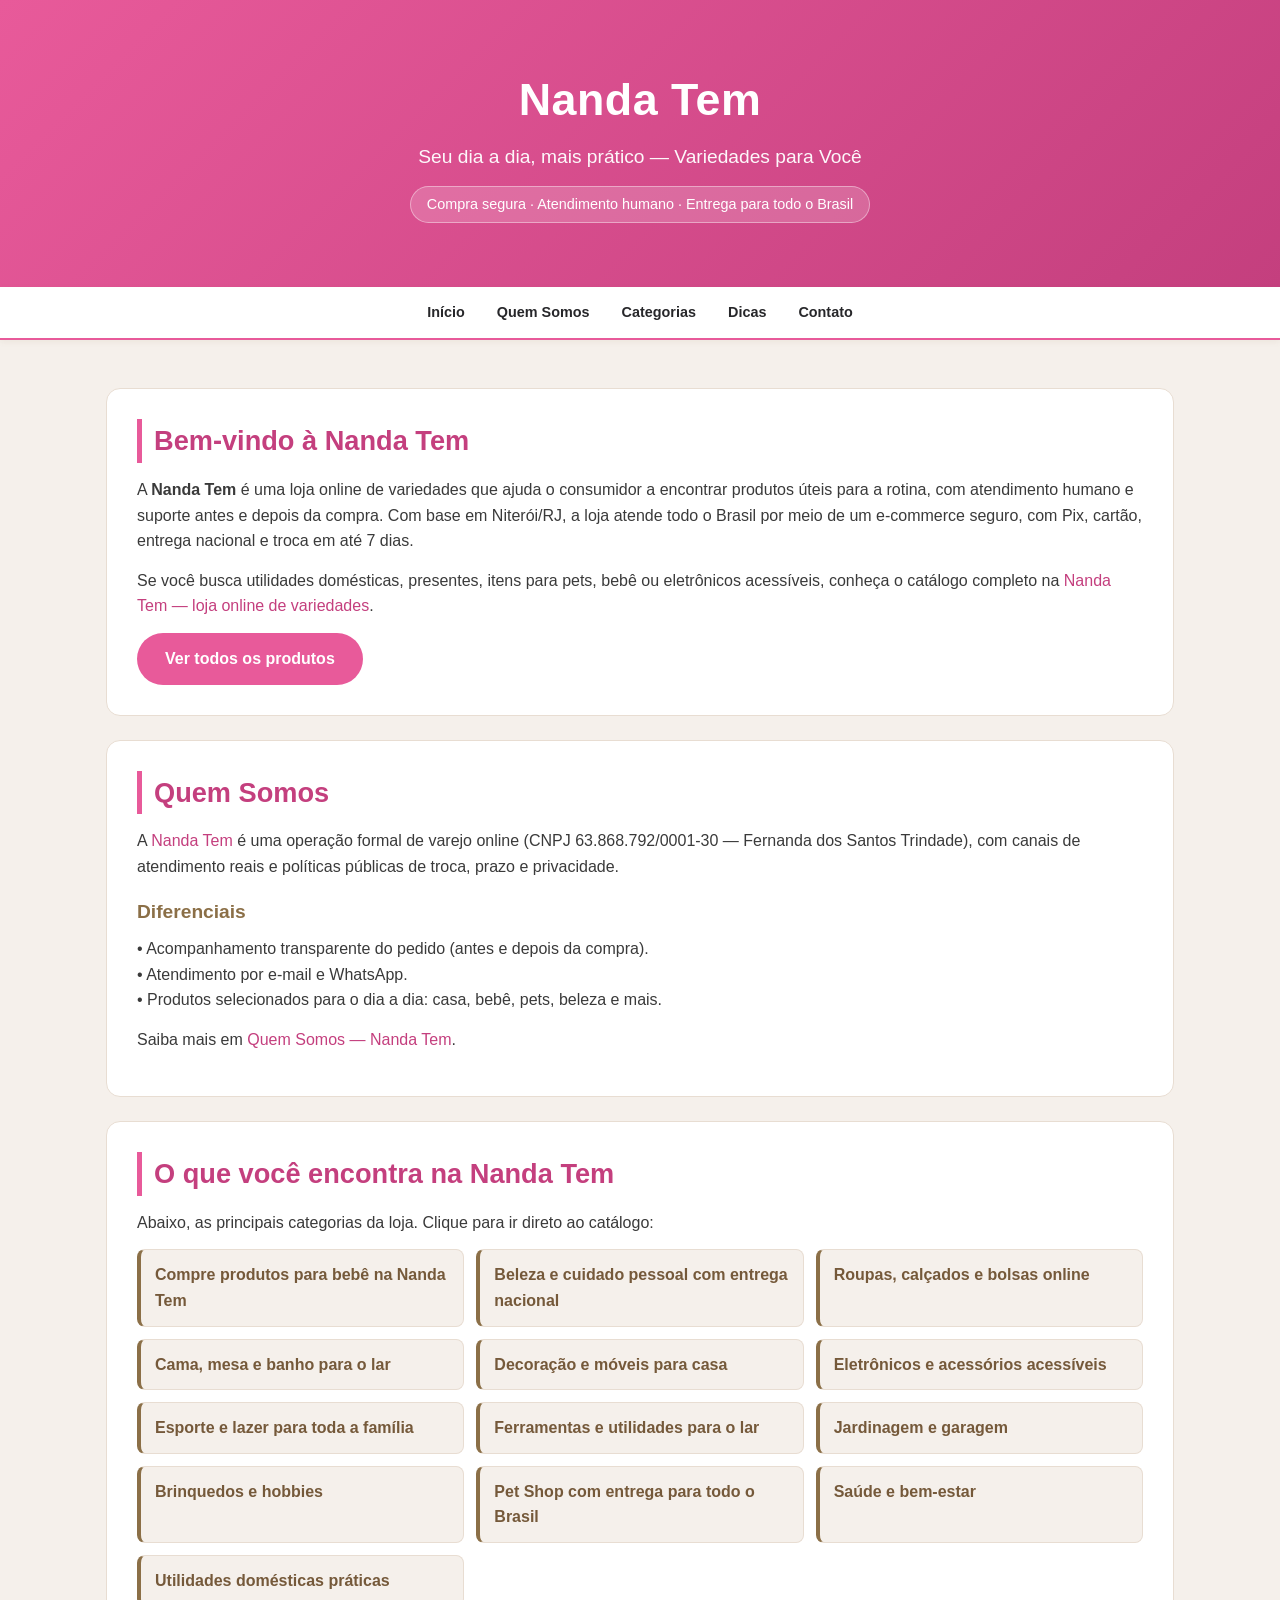
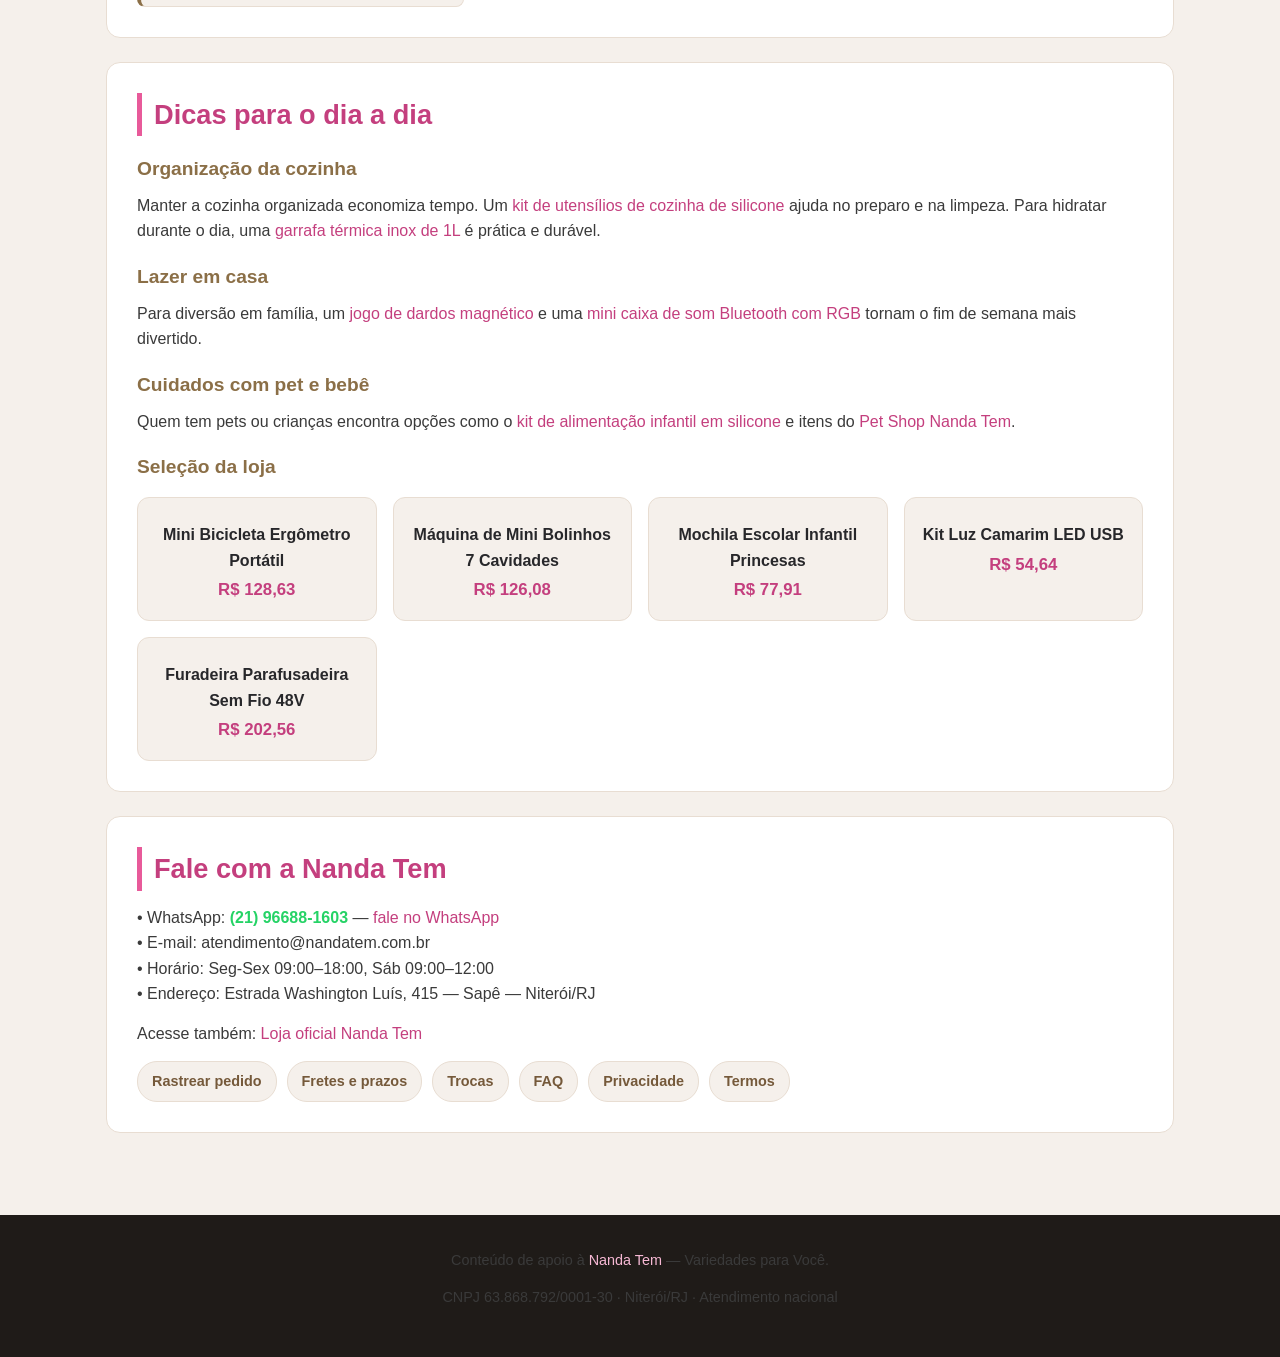
==== index.html @ 0d717332 "Site de apoio Nanda Tem com backlinks" ====
<!DOCTYPE html>
<html lang="pt-BR">
<head>
  <meta charset="UTF-8" />
  <meta name="viewport" content="width=device-width, initial-scale=1.0" />
  <title>Nanda Tem — Variedades para Você | Guia de Compras Online</title>
  <meta name="description" content="Conheça a Nanda Tem, loja online de variedades com entrega para todo o Brasil. Casa, bebê, pets, beleza, eletrônicos e muito mais com atendimento humano." />
  <style>
    :root{
      --rosa:#e85a9a;          /* rosa da marca */
      --rosa-esc:#c43f7e;      /* rosa mais escuro p/ hover/texto */
      --taupe:#8b6f47;         /* bronze/taupe acento */
      --taupe-claro:#f5f0eb;   /* fundo creme */
      --borda:#e8ddd2;         /* borda suave */
      --texto:#27272a;
      --texto-suave:#75593a;   /* texto em tom bronze */
      --branco:#fff;
      --verde:#25d366;         /* whatsapp */
    }
    *{box-sizing:border-box;margin:0;padding:0}
    body{font-family:'Segoe UI',Helvetica,Arial,sans-serif;color:var(--texto);background:var(--taupe-claro);line-height:1.6}
    a{color:var(--rosa-esc);text-decoration:none}
    a:hover{text-decoration:underline}

    /* HERO */
    header.hero{
      background:linear-gradient(135deg,var(--rosa) 0%,var(--rosa-esc) 100%);
      color:#fff;text-align:center;padding:64px 20px;
    }
    header.hero h1{font-size:2.8rem;letter-spacing:.5px;margin-bottom:6px}
    header.hero .sub{font-size:1.2rem;opacity:.96;font-weight:500}
    header.hero .selo{
      display:inline-block;margin-top:14px;background:rgba(255,255,255,.18);
      border:1px solid rgba(255,255,255,.4);padding:6px 16px;border-radius:30px;font-size:.9rem;
    }

    /* NAV (estilo menu de categorias do site) */
    nav{background:var(--branco);border-bottom:2px solid var(--rosa);position:sticky;top:0;z-index:10;box-shadow:0 2px 6px rgba(139,111,71,.08)}
    nav ul{display:flex;flex-wrap:wrap;justify-content:center;list-style:none;max-width:1100px;margin:0 auto}
    nav a{display:block;padding:14px 16px;color:var(--texto);font-weight:600;font-size:.9rem}
    nav a:hover{color:var(--rosa-esc);background:var(--taupe-claro);text-decoration:none}

    main{max-width:1100px;margin:0 auto;padding:24px 16px}
    section{background:var(--branco);border:1px solid var(--borda);border-radius:14px;padding:30px;margin:24px 0}
    h2{color:var(--rosa-esc);font-size:1.7rem;margin-bottom:14px;border-left:5px solid var(--rosa);padding-left:12px}
    h3{color:var(--taupe);margin:18px 0 8px;font-size:1.2rem}
    p{margin-bottom:14px;color:#3a3a3a}

    .btn{display:inline-block;background:var(--rosa);color:#fff;padding:13px 28px;border-radius:30px;font-weight:700}
    .btn:hover{background:var(--rosa-esc);text-decoration:none}

    /* GRID DE CATEGORIAS */
    ul.links{list-style:none;display:grid;grid-template-columns:repeat(auto-fill,minmax(260px,1fr));gap:12px;margin-top:8px}
    ul.links li{background:var(--taupe-claro);border:1px solid var(--borda);border-left:4px solid var(--taupe);border-radius:8px;padding:12px 14px;transition:.2s}
    ul.links li:hover{border-left-color:var(--rosa);background:#fff}
    ul.links a{font-weight:600;color:var(--texto-suave)}
    ul.links a:hover{color:var(--rosa-esc)}

    /* CARDS DE PRODUTO (estilo "Seleção da loja") */
    .grid-prod{display:grid;grid-template-columns:repeat(auto-fill,minmax(200px,1fr));gap:16px;margin-top:14px}
    .card{background:var(--taupe-claro);border:1px solid var(--borda);border-radius:12px;padding:16px;text-align:center}
    .card .nome{font-weight:700;color:var(--texto);display:block;margin:8px 0 4px}
    .card .preco{color:var(--rosa-esc);font-weight:800;font-size:1.05rem}
    .card a.nome:hover{color:var(--rosa-esc);text-decoration:none}

    /* BLOCOS DE APOIO */
    .apoio{display:flex;flex-wrap:wrap;gap:10px;margin-top:10px}
    .apoio a{background:var(--taupe-claro);border:1px solid var(--borda);padding:8px 14px;border-radius:20px;font-size:.9rem;font-weight:600;color:var(--texto-suave)}
    .apoio a:hover{color:var(--rosa-esc);border-color:var(--rosa)}

    footer{background:#1f1b18;color:#cfc4ba;text-align:center;padding:34px 20px;margin-top:34px;font-size:.9rem}
    footer a{color:#f6b8d4}
    .aviso{font-size:.85rem;color:var(--texto-suave);margin-top:14px}
    .whats{color:var(--verde);font-weight:700}
  </style>
</head>
<body>

<header class="hero">
  <h1>Nanda Tem</h1>
  <div class="sub">Seu dia a dia, mais prático — Variedades para Você</div>
  <div class="selo">Compra segura · Atendimento humano · Entrega para todo o Brasil</div>
</header>

<nav>
  <ul>
    <li><a href="#inicio">Início</a></li>
    <li><a href="#sobre">Quem Somos</a></li>
    <li><a href="#categorias">Categorias</a></li>
    <li><a href="#dicas">Dicas</a></li>
    <li><a href="#contato">Contato</a></li>
  </ul>
</nav>

<main>

  <section id="inicio">
    <h2>Bem-vindo à Nanda Tem</h2>
    <p>A <strong>Nanda Tem</strong> é uma loja online de variedades que ajuda o consumidor a encontrar produtos úteis para a rotina, com atendimento humano e suporte antes e depois da compra. Com base em Niterói/RJ, a loja atende todo o Brasil por meio de um e-commerce seguro, com Pix, cartão, entrega nacional e troca em até 7 dias.</p>
    <p>Se você busca utilidades domésticas, presentes, itens para pets, bebê ou eletrônicos acessíveis, conheça o catálogo completo na <a href="https://nandatem.com.br" target="_blank" rel="noopener">Nanda Tem — loja online de variedades</a>.</p>
    <a class="btn" href="https://nandatem.com.br/produtos" target="_blank" rel="noopener">Ver todos os produtos</a>
  </section>

  <section id="sobre">
    <h2>Quem Somos</h2>
    <p>A <a href="https://nandatem.com.br/sobre" target="_blank" rel="noopener">Nanda Tem</a> é uma operação formal de varejo online (CNPJ 63.868.792/0001-30 — Fernanda dos Santos Trindade), com canais de atendimento reais e políticas públicas de troca, prazo e privacidade.</p>
    <h3>Diferenciais</h3>
    <p>• Acompanhamento transparente do pedido (antes e depois da compra).<br/>
       • Atendimento por e-mail e WhatsApp.<br/>
       • Produtos selecionados para o dia a dia: casa, bebê, pets, beleza e mais.</p>
    <p>Saiba mais em <a href="https://nandatem.com.br/sobre" target="_blank" rel="noopener">Quem Somos — Nanda Tem</a>.</p>
  </section>

  <section id="categorias">
    <h2>O que você encontra na Nanda Tem</h2>
    <p>Abaixo, as principais categorias da loja. Clique para ir direto ao catálogo:</p>
    <ul class="links">
      <li><a href="https://nandatem.com.br/categorias/bebe" target="_blank" rel="noopener">Compre produtos para bebê na Nanda Tem</a></li>
      <li><a href="https://nandatem.com.br/categorias/beleza-e-cuidado-pessoais" target="_blank" rel="noopener">Beleza e cuidado pessoal com entrega nacional</a></li>
      <li><a href="https://nandatem.com.br/categorias/calcados-roupas-e-bolsas" target="_blank" rel="noopener">Roupas, calçados e bolsas online</a></li>
      <li><a href="https://nandatem.com.br/categorias/cama-mesa-e-banho" target="_blank" rel="noopener">Cama, mesa e banho para o lar</a></li>
      <li><a href="https://nandatem.com.br/categorias/casa-moveis-e-decoracao" target="_blank" rel="noopener">Decoração e móveis para casa</a></li>
      <li><a href="https://nandatem.com.br/categorias/eletronicos" target="_blank" rel="noopener">Eletrônicos e acessórios acessíveis</a></li>
      <li><a href="https://nandatem.com.br/categorias/esporte-e-lazer" target="_blank" rel="noopener">Esporte e lazer para toda a família</a></li>
      <li><a href="https://nandatem.com.br/categorias/ferramentas" target="_blank" rel="noopener">Ferramentas e utilidades para o lar</a></li>
      <li><a href="https://nandatem.com.br/categorias/garagem-e-jardinagem" target="_blank" rel="noopener">Jardinagem e garagem</a></li>
      <li><a href="https://nandatem.com.br/categorias/jogos-brinquedos-e-hobbies" target="_blank" rel="noopener">Brinquedos e hobbies</a></li>
      <li><a href="https://nandatem.com.br/categorias/petshop" target="_blank" rel="noopener">Pet Shop com entrega para todo o Brasil</a></li>
      <li><a href="https://nandatem.com.br/categorias/saude-e-bem-estar" target="_blank" rel="noopener">Saúde e bem-estar</a></li>
      <li><a href="https://nandatem.com.br/categorias/utilidades-domesticas" target="_blank" rel="noopener">Utilidades domésticas práticas</a></li>
    </ul>
  </section>

  <section id="dicas">
    <h2>Dicas para o dia a dia</h2>

    <h3>Organização da cozinha</h3>
    <p>Manter a cozinha organizada economiza tempo. Um <a href="https://nandatem.com.br/produto/kit-utensilios-de-cozinha-silicone-7-pecas-rosa" target="_blank" rel="noopener">kit de utensílios de cozinha de silicone</a> ajuda no preparo e na limpeza. Para hidratar durante o dia, uma <a href="https://nandatem.com.br/produto/garrafa-termica-inoxidavel-1-l-branca" target="_blank" rel="noopener">garrafa térmica inox de 1L</a> é prática e durável.</p>

    <h3>Lazer em casa</h3>
    <p>Para diversão em família, um <a href="https://nandatem.com.br/produto/jogo-de-dardos-magnetico-46x35-cm-com-6-dardos" target="_blank" rel="noopener">jogo de dardos magnético</a> e uma <a href="https://nandatem.com.br/produto/mini-caixa-de-som-bluetooth-com-microfone-rgb-5-w" target="_blank" rel="noopener">mini caixa de som Bluetooth com RGB</a> tornam o fim de semana mais divertido.</p>

    <h3>Cuidados com pet e bebê</h3>
    <p>Quem tem pets ou crianças encontra opções como o <a href="https://nandatem.com.br/produto/kit-alimentacao-infantil-silicone-com-ventosa-e-babador-azul" target="_blank" rel="noopener">kit de alimentação infantil em silicone</a> e itens do <a href="https://nandatem.com.br/categorias/petshop" target="_blank" rel="noopener">Pet Shop Nanda Tem</a>.</p>

    <h3>Seleção da loja</h3>
    <div class="grid-prod">
      <div class="card"><a class="nome" href="https://nandatem.com.br/produto/mini-bicicleta-ciclo-ergometro-portatil-fisioterapia" target="_blank" rel="noopener">Mini Bicicleta Ergômetro Portátil</a><span class="preco">R$ 128,63</span></div>
      <div class="card"><a class="nome" href="https://nandatem.com.br/produto/maquina-eletrica-de-mini-bolinhos-bichinhos-7-cavidades-110-v" target="_blank" rel="noopener">Máquina de Mini Bolinhos 7 Cavidades</a><span class="preco">R$ 126,08</span></div>
      <div class="card"><a class="nome" href="https://nandatem.com.br/produto/kit-mochila-escolar-infantil-princesas-com-acessorios-pink" target="_blank" rel="noopener">Mochila Escolar Infantil Princesas</a><span class="preco">R$ 77,91</span></div>
      <div class="card"><a class="nome" href="https://nandatem.com.br/produto/kit-luz-camarim-com-10-lampadas-led-usb-3-cores" target="_blank" rel="noopener">Kit Luz Camarim LED USB</a><span class="preco">R$ 54,64</span></div>
      <div class="card"><a class="nome" href="https://nandatem.com.br/produto/furadeira-parafusadeira-sem-fio-48v" target="_blank" rel="noopener">Furadeira Parafusadeira Sem Fio 48V</a><span class="preco">R$ 202,56</span></div>
    </div>
  </section>

  <section id="contato">
    <h2>Fale com a Nanda Tem</h2>
    <p>• WhatsApp: <span class="whats">(21) 96688-1603</span> — <a href="https://wa.me/5521966881603" target="_blank" rel="noopener">fale no WhatsApp</a><br/>
       • E-mail: atendimento@nandatem.com.br<br/>
       • Horário: Seg-Sex 09:00–18:00, Sáb 09:00–12:00<br/>
       • Endereço: Estrada Washington Luís, 415 — Sapê — Niterói/RJ</p>
    <p>Acesse também: <a href="https://nandatem.com.br" target="_blank" rel="noopener">Loja oficial Nanda Tem</a></p>
    <div class="apoio">
      <a href="https://nandatem.com.br/rastrear" target="_blank" rel="noopener">Rastrear pedido</a>
      <a href="https://nandatem.com.br/prazos" target="_blank" rel="noopener">Fretes e prazos</a>
      <a href="https://nandatem.com.br/trocas" target="_blank" rel="noopener">Trocas</a>
      <a href="https://nandatem.com.br/faq" target="_blank" rel="noopener">FAQ</a>
      <a href="https://nandatem.com.br/privacidade" target="_blank" rel="noopener">Privacidade</a>
      <a href="https://nandatem.com.br/termos" target="_blank" rel="noopener">Termos</a>
    </div>
  </section>

</main>

<footer>
  <p>Conteúdo de apoio à <a href="https://nandatem.com.br" target="_blank" rel="noopener">Nanda Tem</a> — Variedades para Você.</p>
  <p>CNPJ 63.868.792/0001-30 · Niterói/RJ · Atendimento nacional</p>
</footer>

</body>
</html>
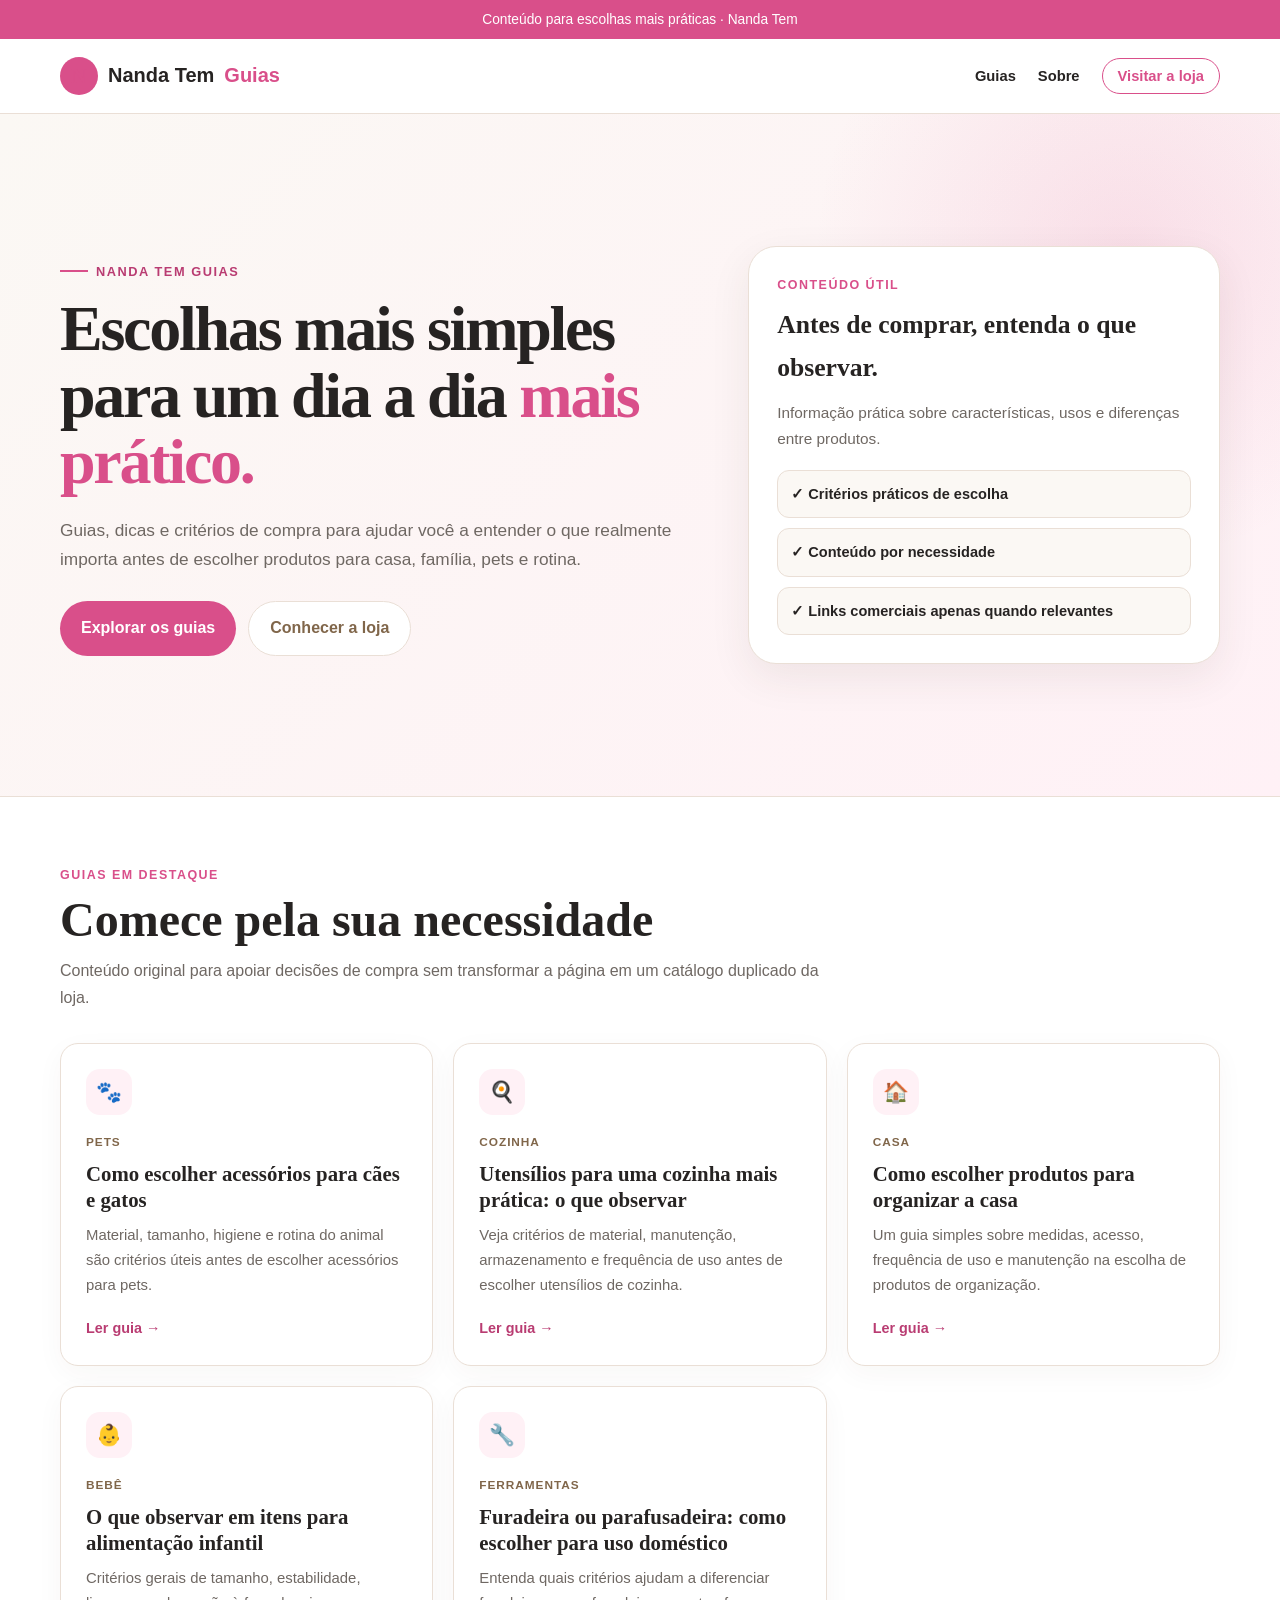
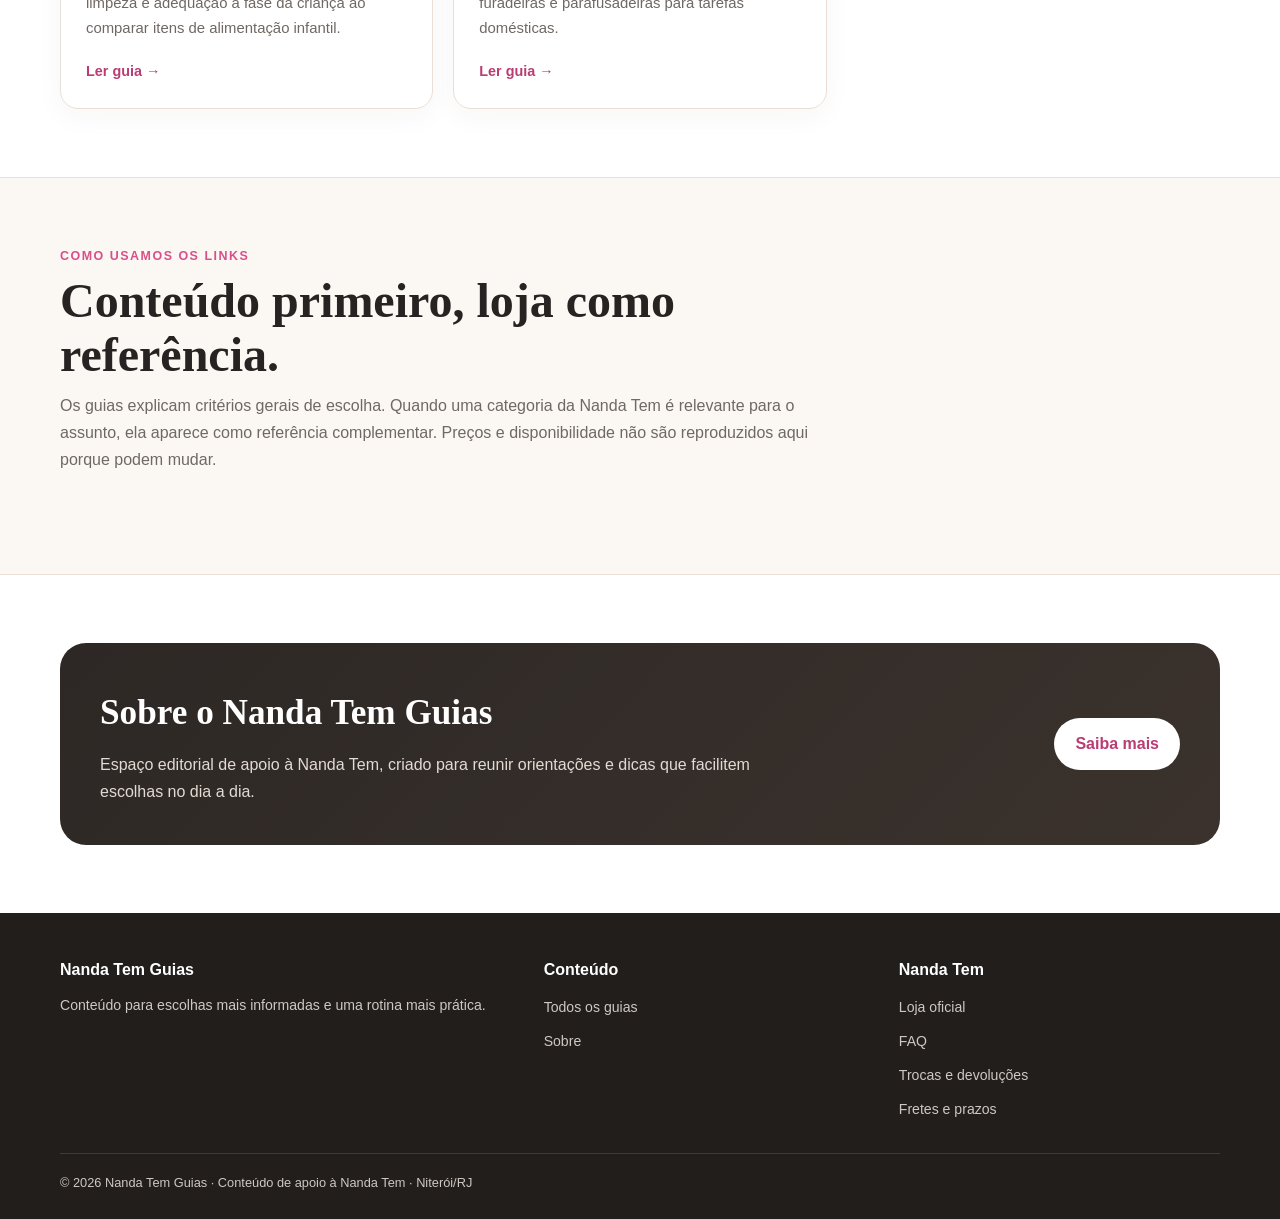
==== commit f45de656: "Transforma site em portal editorial Nanda Tem Guias" ====
--- a/index.html
+++ b/index.html
@@ -1,181 +1,38 @@
-<!DOCTYPE html>
-<html lang="pt-BR">
-<head>
-  <meta charset="UTF-8" />
-  <meta name="viewport" content="width=device-width, initial-scale=1.0" />
-  <title>Nanda Tem — Variedades para Você | Guia de Compras Online</title>
-  <meta name="description" content="Conheça a Nanda Tem, loja online de variedades com entrega para todo o Brasil. Casa, bebê, pets, beleza, eletrônicos e muito mais com atendimento humano." />
-  <style>
-    :root{
-      --rosa:#e85a9a;          /* rosa da marca */
-      --rosa-esc:#c43f7e;      /* rosa mais escuro p/ hover/texto */
-      --taupe:#8b6f47;         /* bronze/taupe acento */
-      --taupe-claro:#f5f0eb;   /* fundo creme */
-      --borda:#e8ddd2;         /* borda suave */
-      --texto:#27272a;
-      --texto-suave:#75593a;   /* texto em tom bronze */
-      --branco:#fff;
-      --verde:#25d366;         /* whatsapp */
-    }
-    *{box-sizing:border-box;margin:0;padding:0}
-    body{font-family:'Segoe UI',Helvetica,Arial,sans-serif;color:var(--texto);background:var(--taupe-claro);line-height:1.6}
-    a{color:var(--rosa-esc);text-decoration:none}
-    a:hover{text-decoration:underline}
-
-    /* HERO */
-    header.hero{
-      background:linear-gradient(135deg,var(--rosa) 0%,var(--rosa-esc) 100%);
-      color:#fff;text-align:center;padding:64px 20px;
-    }
-    header.hero h1{font-size:2.8rem;letter-spacing:.5px;margin-bottom:6px}
-    header.hero .sub{font-size:1.2rem;opacity:.96;font-weight:500}
-    header.hero .selo{
-      display:inline-block;margin-top:14px;background:rgba(255,255,255,.18);
-      border:1px solid rgba(255,255,255,.4);padding:6px 16px;border-radius:30px;font-size:.9rem;
-    }
-
-    /* NAV (estilo menu de categorias do site) */
-    nav{background:var(--branco);border-bottom:2px solid var(--rosa);position:sticky;top:0;z-index:10;box-shadow:0 2px 6px rgba(139,111,71,.08)}
-    nav ul{display:flex;flex-wrap:wrap;justify-content:center;list-style:none;max-width:1100px;margin:0 auto}
-    nav a{display:block;padding:14px 16px;color:var(--texto);font-weight:600;font-size:.9rem}
-    nav a:hover{color:var(--rosa-esc);background:var(--taupe-claro);text-decoration:none}
-
-    main{max-width:1100px;margin:0 auto;padding:24px 16px}
-    section{background:var(--branco);border:1px solid var(--borda);border-radius:14px;padding:30px;margin:24px 0}
-    h2{color:var(--rosa-esc);font-size:1.7rem;margin-bottom:14px;border-left:5px solid var(--rosa);padding-left:12px}
-    h3{color:var(--taupe);margin:18px 0 8px;font-size:1.2rem}
-    p{margin-bottom:14px;color:#3a3a3a}
-
-    .btn{display:inline-block;background:var(--rosa);color:#fff;padding:13px 28px;border-radius:30px;font-weight:700}
-    .btn:hover{background:var(--rosa-esc);text-decoration:none}
-
-    /* GRID DE CATEGORIAS */
-    ul.links{list-style:none;display:grid;grid-template-columns:repeat(auto-fill,minmax(260px,1fr));gap:12px;margin-top:8px}
-    ul.links li{background:var(--taupe-claro);border:1px solid var(--borda);border-left:4px solid var(--taupe);border-radius:8px;padding:12px 14px;transition:.2s}
-    ul.links li:hover{border-left-color:var(--rosa);background:#fff}
-    ul.links a{font-weight:600;color:var(--texto-suave)}
-    ul.links a:hover{color:var(--rosa-esc)}
-
-    /* CARDS DE PRODUTO (estilo "Seleção da loja") */
-    .grid-prod{display:grid;grid-template-columns:repeat(auto-fill,minmax(200px,1fr));gap:16px;margin-top:14px}
-    .card{background:var(--taupe-claro);border:1px solid var(--borda);border-radius:12px;padding:16px;text-align:center}
-    .card .nome{font-weight:700;color:var(--texto);display:block;margin:8px 0 4px}
-    .card .preco{color:var(--rosa-esc);font-weight:800;font-size:1.05rem}
-    .card a.nome:hover{color:var(--rosa-esc);text-decoration:none}
-
-    /* BLOCOS DE APOIO */
-    .apoio{display:flex;flex-wrap:wrap;gap:10px;margin-top:10px}
-    .apoio a{background:var(--taupe-claro);border:1px solid var(--borda);padding:8px 14px;border-radius:20px;font-size:.9rem;font-weight:600;color:var(--texto-suave)}
-    .apoio a:hover{color:var(--rosa-esc);border-color:var(--rosa)}
-
-    footer{background:#1f1b18;color:#cfc4ba;text-align:center;padding:34px 20px;margin-top:34px;font-size:.9rem}
-    footer a{color:#f6b8d4}
-    .aviso{font-size:.85rem;color:var(--texto-suave);margin-top:14px}
-    .whats{color:var(--verde);font-weight:700}
-  </style>
+<!DOCTYPE html><html lang="pt-BR"><head>
+<meta charset="UTF-8"><meta name="viewport" content="width=device-width,initial-scale=1">
+<title>Nanda Tem Guias | Dicas para casa, pets, família e dia a dia</title>
+<meta name="description" content="Guias e dicas da Nanda Tem para ajudar você a escolher produtos para casa, cozinha, pets, bebê e rotina com mais informação.">
+<meta name="robots" content="index,follow,max-image-preview:large">
+<meta name="theme-color" content="#d94f8a">
+<link rel="canonical" href="https://hugodcs.github.io/NandaTem-Guias/">
+<link rel="stylesheet" href="assets/css/style.css">
+<meta property="og:locale" content="pt_BR"><meta property="og:type" content="article">
+<meta property="og:site_name" content="Nanda Tem Guias">
+<meta property="og:title" content="Nanda Tem Guias | Dicas para casa, pets, família e dia a dia">
+<meta property="og:description" content="Guias e dicas da Nanda Tem para ajudar você a escolher produtos para casa, cozinha, pets, bebê e rotina com mais informação.">
+<meta property="og:url" content="https://hugodcs.github.io/NandaTem-Guias/">
+<meta name="twitter:card" content="summary">
+<script type="application/ld+json">{"@context": "https://schema.org", "@type": "WebPage", "name": "Nanda Tem Guias | Dicas para casa, pets, família e dia a dia", "url": "https://hugodcs.github.io/NandaTem-Guias/", "description": "Guias e dicas da Nanda Tem para ajudar você a escolher produtos para casa, cozinha, pets, bebê e rotina com mais informação.", "inLanguage": "pt-BR", "publisher": {"@type": "Organization", "name": "Nanda Tem", "url": "https://nandatem.com.br/"}}</script>
 </head>
-<body>
-
-<header class="hero">
-  <h1>Nanda Tem</h1>
-  <div class="sub">Seu dia a dia, mais prático — Variedades para Você</div>
-  <div class="selo">Compra segura · Atendimento humano · Entrega para todo o Brasil</div>
-</header>
-
-<nav>
-  <ul>
-    <li><a href="#inicio">Início</a></li>
-    <li><a href="#sobre">Quem Somos</a></li>
-    <li><a href="#categorias">Categorias</a></li>
-    <li><a href="#dicas">Dicas</a></li>
-    <li><a href="#contato">Contato</a></li>
-  </ul>
-</nav>
-
-<main>
-
-  <section id="inicio">
-    <h2>Bem-vindo à Nanda Tem</h2>
-    <p>A <strong>Nanda Tem</strong> é uma loja online de variedades que ajuda o consumidor a encontrar produtos úteis para a rotina, com atendimento humano e suporte antes e depois da compra. Com base em Niterói/RJ, a loja atende todo o Brasil por meio de um e-commerce seguro, com Pix, cartão, entrega nacional e troca em até 7 dias.</p>
-    <p>Se você busca utilidades domésticas, presentes, itens para pets, bebê ou eletrônicos acessíveis, conheça o catálogo completo na <a href="https://nandatem.com.br" target="_blank" rel="noopener">Nanda Tem — loja online de variedades</a>.</p>
-    <a class="btn" href="https://nandatem.com.br/produtos" target="_blank" rel="noopener">Ver todos os produtos</a>
-  </section>
-
-  <section id="sobre">
-    <h2>Quem Somos</h2>
-    <p>A <a href="https://nandatem.com.br/sobre" target="_blank" rel="noopener">Nanda Tem</a> é uma operação formal de varejo online (CNPJ 63.868.792/0001-30 — Fernanda dos Santos Trindade), com canais de atendimento reais e políticas públicas de troca, prazo e privacidade.</p>
-    <h3>Diferenciais</h3>
-    <p>• Acompanhamento transparente do pedido (antes e depois da compra).<br/>
-       • Atendimento por e-mail e WhatsApp.<br/>
-       • Produtos selecionados para o dia a dia: casa, bebê, pets, beleza e mais.</p>
-    <p>Saiba mais em <a href="https://nandatem.com.br/sobre" target="_blank" rel="noopener">Quem Somos — Nanda Tem</a>.</p>
-  </section>
-
-  <section id="categorias">
-    <h2>O que você encontra na Nanda Tem</h2>
-    <p>Abaixo, as principais categorias da loja. Clique para ir direto ao catálogo:</p>
-    <ul class="links">
-      <li><a href="https://nandatem.com.br/categorias/bebe" target="_blank" rel="noopener">Compre produtos para bebê na Nanda Tem</a></li>
-      <li><a href="https://nandatem.com.br/categorias/beleza-e-cuidado-pessoais" target="_blank" rel="noopener">Beleza e cuidado pessoal com entrega nacional</a></li>
-      <li><a href="https://nandatem.com.br/categorias/calcados-roupas-e-bolsas" target="_blank" rel="noopener">Roupas, calçados e bolsas online</a></li>
-      <li><a href="https://nandatem.com.br/categorias/cama-mesa-e-banho" target="_blank" rel="noopener">Cama, mesa e banho para o lar</a></li>
-      <li><a href="https://nandatem.com.br/categorias/casa-moveis-e-decoracao" target="_blank" rel="noopener">Decoração e móveis para casa</a></li>
-      <li><a href="https://nandatem.com.br/categorias/eletronicos" target="_blank" rel="noopener">Eletrônicos e acessórios acessíveis</a></li>
-      <li><a href="https://nandatem.com.br/categorias/esporte-e-lazer" target="_blank" rel="noopener">Esporte e lazer para toda a família</a></li>
-      <li><a href="https://nandatem.com.br/categorias/ferramentas" target="_blank" rel="noopener">Ferramentas e utilidades para o lar</a></li>
-      <li><a href="https://nandatem.com.br/categorias/garagem-e-jardinagem" target="_blank" rel="noopener">Jardinagem e garagem</a></li>
-      <li><a href="https://nandatem.com.br/categorias/jogos-brinquedos-e-hobbies" target="_blank" rel="noopener">Brinquedos e hobbies</a></li>
-      <li><a href="https://nandatem.com.br/categorias/petshop" target="_blank" rel="noopener">Pet Shop com entrega para todo o Brasil</a></li>
-      <li><a href="https://nandatem.com.br/categorias/saude-e-bem-estar" target="_blank" rel="noopener">Saúde e bem-estar</a></li>
-      <li><a href="https://nandatem.com.br/categorias/utilidades-domesticas" target="_blank" rel="noopener">Utilidades domésticas práticas</a></li>
-    </ul>
-  </section>
-
-  <section id="dicas">
-    <h2>Dicas para o dia a dia</h2>
-
-    <h3>Organização da cozinha</h3>
-    <p>Manter a cozinha organizada economiza tempo. Um <a href="https://nandatem.com.br/produto/kit-utensilios-de-cozinha-silicone-7-pecas-rosa" target="_blank" rel="noopener">kit de utensílios de cozinha de silicone</a> ajuda no preparo e na limpeza. Para hidratar durante o dia, uma <a href="https://nandatem.com.br/produto/garrafa-termica-inoxidavel-1-l-branca" target="_blank" rel="noopener">garrafa térmica inox de 1L</a> é prática e durável.</p>
-
-    <h3>Lazer em casa</h3>
-    <p>Para diversão em família, um <a href="https://nandatem.com.br/produto/jogo-de-dardos-magnetico-46x35-cm-com-6-dardos" target="_blank" rel="noopener">jogo de dardos magnético</a> e uma <a href="https://nandatem.com.br/produto/mini-caixa-de-som-bluetooth-com-microfone-rgb-5-w" target="_blank" rel="noopener">mini caixa de som Bluetooth com RGB</a> tornam o fim de semana mais divertido.</p>
-
-    <h3>Cuidados com pet e bebê</h3>
-    <p>Quem tem pets ou crianças encontra opções como o <a href="https://nandatem.com.br/produto/kit-alimentacao-infantil-silicone-com-ventosa-e-babador-azul" target="_blank" rel="noopener">kit de alimentação infantil em silicone</a> e itens do <a href="https://nandatem.com.br/categorias/petshop" target="_blank" rel="noopener">Pet Shop Nanda Tem</a>.</p>
-
-    <h3>Seleção da loja</h3>
-    <div class="grid-prod">
-      <div class="card"><a class="nome" href="https://nandatem.com.br/produto/mini-bicicleta-ciclo-ergometro-portatil-fisioterapia" target="_blank" rel="noopener">Mini Bicicleta Ergômetro Portátil</a><span class="preco">R$ 128,63</span></div>
-      <div class="card"><a class="nome" href="https://nandatem.com.br/produto/maquina-eletrica-de-mini-bolinhos-bichinhos-7-cavidades-110-v" target="_blank" rel="noopener">Máquina de Mini Bolinhos 7 Cavidades</a><span class="preco">R$ 126,08</span></div>
-      <div class="card"><a class="nome" href="https://nandatem.com.br/produto/kit-mochila-escolar-infantil-princesas-com-acessorios-pink" target="_blank" rel="noopener">Mochila Escolar Infantil Princesas</a><span class="preco">R$ 77,91</span></div>
-      <div class="card"><a class="nome" href="https://nandatem.com.br/produto/kit-luz-camarim-com-10-lampadas-led-usb-3-cores" target="_blank" rel="noopener">Kit Luz Camarim LED USB</a><span class="preco">R$ 54,64</span></div>
-      <div class="card"><a class="nome" href="https://nandatem.com.br/produto/furadeira-parafusadeira-sem-fio-48v" target="_blank" rel="noopener">Furadeira Parafusadeira Sem Fio 48V</a><span class="preco">R$ 202,56</span></div>
-    </div>
-  </section>
-
-  <section id="contato">
-    <h2>Fale com a Nanda Tem</h2>
-    <p>• WhatsApp: <span class="whats">(21) 96688-1603</span> — <a href="https://wa.me/5521966881603" target="_blank" rel="noopener">fale no WhatsApp</a><br/>
-       • E-mail: atendimento@nandatem.com.br<br/>
-       • Horário: Seg-Sex 09:00–18:00, Sáb 09:00–12:00<br/>
-       • Endereço: Estrada Washington Luís, 415 — Sapê — Niterói/RJ</p>
-    <p>Acesse também: <a href="https://nandatem.com.br" target="_blank" rel="noopener">Loja oficial Nanda Tem</a></p>
-    <div class="apoio">
-      <a href="https://nandatem.com.br/rastrear" target="_blank" rel="noopener">Rastrear pedido</a>
-      <a href="https://nandatem.com.br/prazos" target="_blank" rel="noopener">Fretes e prazos</a>
-      <a href="https://nandatem.com.br/trocas" target="_blank" rel="noopener">Trocas</a>
-      <a href="https://nandatem.com.br/faq" target="_blank" rel="noopener">FAQ</a>
-      <a href="https://nandatem.com.br/privacidade" target="_blank" rel="noopener">Privacidade</a>
-      <a href="https://nandatem.com.br/termos" target="_blank" rel="noopener">Termos</a>
-    </div>
-  </section>
-
-</main>
-
-<footer>
-  <p>Conteúdo de apoio à <a href="https://nandatem.com.br" target="_blank" rel="noopener">Nanda Tem</a> — Variedades para Você.</p>
-  <p>CNPJ 63.868.792/0001-30 · Niterói/RJ · Atendimento nacional</p>
-</footer>
-
-</body>
-</html>
+<body><div class="topbar">Conteúdo para escolhas mais práticas · Nanda Tem</div>
+<header class="site-header"><div class="container nav">
+<a class="brand" href="index.html"><span class="brand-mark">N</span>Nanda Tem <span>Guias</span></a>
+<nav aria-label="Navegação principal"><ul class="nav-links">
+<li><a href="guias/index.html">Guias</a></li>
+<li><a href="sobre/index.html">Sobre</a></li>
+<li><a class="store-link" href="https://nandatem.com.br/" target="_blank" rel="noopener">Visitar a loja</a></li>
+</ul></nav></div></header><main>
+<section class="hero"><div class="container hero-inner"><div><div class="eyebrow">Nanda Tem Guias</div><h1>Escolhas mais simples para um dia a dia <em>mais prático.</em></h1><p>Guias, dicas e critérios de compra para ajudar você a entender o que realmente importa antes de escolher produtos para casa, família, pets e rotina.</p><div class="actions"><a class="btn btn-primary" href="guias/index.html">Explorar os guias</a><a class="btn btn-secondary" href="https://nandatem.com.br/produtos" target="_blank" rel="noopener">Conhecer a loja</a></div></div>
+<aside class="hero-card"><div class="kicker">Conteúdo útil</div><h2>Antes de comprar, entenda o que observar.</h2><p>Informação prática sobre características, usos e diferenças entre produtos.</p><div class="mini-list"><div>✓ Critérios práticos de escolha</div><div>✓ Conteúdo por necessidade</div><div>✓ Links comerciais apenas quando relevantes</div></div></aside></div></section>
+<section><div class="container"><div class="section-head"><div class="kicker">Guias em destaque</div><h2>Comece pela sua necessidade</h2><p>Conteúdo original para apoiar decisões de compra sem transformar a página em um catálogo duplicado da loja.</p></div><div class="guide-grid"><article class="guide"><div class="icon">🐾</div><div class="tag">Pets</div><h3>Como escolher acessórios para cães e gatos</h3><p>Material, tamanho, higiene e rotina do animal são critérios úteis antes de escolher acessórios para pets.</p><a class="read" href="guias/como-escolher-acessorios-para-pets.html">Ler guia →</a></article>
+<article class="guide"><div class="icon">🍳</div><div class="tag">Cozinha</div><h3>Utensílios para uma cozinha mais prática: o que observar</h3><p>Veja critérios de material, manutenção, armazenamento e frequência de uso antes de escolher utensílios de cozinha.</p><a class="read" href="guias/utensilios-para-cozinha-pratica.html">Ler guia →</a></article>
+<article class="guide"><div class="icon">🏠</div><div class="tag">Casa</div><h3>Como escolher produtos para organizar a casa</h3><p>Um guia simples sobre medidas, acesso, frequência de uso e manutenção na escolha de produtos de organização.</p><a class="read" href="guias/como-organizar-a-casa.html">Ler guia →</a></article>
+<article class="guide"><div class="icon">👶</div><div class="tag">Bebê</div><h3>O que observar em itens para alimentação infantil</h3><p>Critérios gerais de tamanho, estabilidade, limpeza e adequação à fase da criança ao comparar itens de alimentação infantil.</p><a class="read" href="guias/itens-para-alimentacao-infantil.html">Ler guia →</a></article>
+<article class="guide"><div class="icon">🔧</div><div class="tag">Ferramentas</div><h3>Furadeira ou parafusadeira: como escolher para uso doméstico</h3><p>Entenda quais critérios ajudam a diferenciar furadeiras e parafusadeiras para tarefas domésticas.</p><a class="read" href="guias/furadeira-ou-parafusadeira.html">Ler guia →</a></article></div></div></section>
+<section class="section-soft"><div class="container"><div class="section-head"><div class="kicker">Como usamos os links</div><h2>Conteúdo primeiro, loja como referência.</h2><p>Os guias explicam critérios gerais de escolha. Quando uma categoria da Nanda Tem é relevante para o assunto, ela aparece como referência complementar. Preços e disponibilidade não são reproduzidos aqui porque podem mudar.</p></div></div></section>
+<section><div class="container"><div class="about-box"><div><h2>Sobre o Nanda Tem Guias</h2><p>Espaço editorial de apoio à Nanda Tem, criado para reunir orientações e dicas que facilitem escolhas no dia a dia.</p></div><a class="btn" href="sobre/index.html">Saiba mais</a></div></div></section>
+</main><footer><div class="container"><div class="footer-grid">
+<div><h3>Nanda Tem Guias</h3><p>Conteúdo para escolhas mais informadas e uma rotina mais prática.</p></div>
+<div><h3>Conteúdo</h3><ul class="footer-links"><li><a href="guias/index.html">Todos os guias</a></li><li><a href="sobre/index.html">Sobre</a></li></ul></div>
+<div><h3>Nanda Tem</h3><ul class="footer-links"><li><a href="https://nandatem.com.br/" target="_blank" rel="noopener">Loja oficial</a></li><li><a href="https://nandatem.com.br/faq" target="_blank" rel="noopener">FAQ</a></li><li><a href="https://nandatem.com.br/trocas" target="_blank" rel="noopener">Trocas e devoluções</a></li><li><a href="https://nandatem.com.br/prazos" target="_blank" rel="noopener">Fretes e prazos</a></li></ul></div>
+</div><div class="copyright">© 2026 Nanda Tem Guias · Conteúdo de apoio à Nanda Tem · Niterói/RJ</div></div></footer></body></html>
--- a/assets/css/style.css
+++ b/assets/css/style.css
@@ -0,0 +1,8 @@
+:root{--pink:#d94f8a;--pink-dark:#b93c72;--pink-soft:#fff1f6;--cream:#fbf8f4;--sand:#f3eee8;--bronze:#80664a;--ink:#262322;--muted:#6f6863;--line:#eadfd6;--white:#fff;--shadow:0 14px 40px rgba(70,48,37,.08);--radius:18px}
+*{box-sizing:border-box;margin:0;padding:0}html{scroll-behavior:smooth}body{font-family:Inter,-apple-system,BlinkMacSystemFont,"Segoe UI",Roboto,Helvetica,Arial,sans-serif;color:var(--ink);background:#fff;line-height:1.68}a{color:inherit;text-decoration:none}.container{width:min(1160px,calc(100% - 32px));margin:auto}.topbar{background:var(--pink);color:#fff;text-align:center;padding:8px 16px;font-size:.86rem}.site-header{background:rgba(255,255,255,.96);border-bottom:1px solid var(--line);position:sticky;top:0;z-index:20;backdrop-filter:blur(10px)}.nav{min-height:74px;display:flex;align-items:center;justify-content:space-between;gap:24px}.brand{display:flex;align-items:center;gap:10px;font-weight:800;font-size:1.25rem}.brand-mark{width:38px;height:38px;border-radius:50%;display:grid;place-items:center;background:var(--pink);color:#fff;font-family:Georgia,serif;font-size:1.3rem}.brand span{color:var(--pink)}.nav-links{display:flex;gap:22px;align-items:center;list-style:none;font-size:.92rem;font-weight:650}.nav-links a:hover{color:var(--pink)}.store-link{border:1px solid var(--pink);color:var(--pink);padding:9px 15px;border-radius:999px}.store-link:hover{background:var(--pink);color:#fff!important}
+.hero{background:radial-gradient(circle at 88% 20%,rgba(217,79,138,.13),transparent 25%),linear-gradient(135deg,var(--cream),var(--pink-soft));border-bottom:1px solid var(--line)}.hero-inner{min-height:460px;display:grid;grid-template-columns:1.15fr .85fr;align-items:center;gap:50px;padding:64px 0}.eyebrow{display:inline-flex;align-items:center;gap:8px;color:var(--pink-dark);font-size:.8rem;font-weight:800;text-transform:uppercase;letter-spacing:.12em;margin-bottom:14px}.eyebrow:before{content:"";width:28px;height:2px;background:var(--pink)}h1,h2,h3{font-family:Georgia,"Times New Roman",serif}h1{font-size:clamp(2.5rem,5vw,4.7rem);line-height:1.04;letter-spacing:-.035em}h1 em{font-style:normal;color:var(--pink)}.hero p{font-size:1.08rem;color:var(--muted);max-width:680px;margin:20px 0 27px}.actions{display:flex;flex-wrap:wrap;gap:12px}.btn{display:inline-flex;align-items:center;justify-content:center;padding:13px 21px;border-radius:999px;font-weight:750}.btn-primary{background:var(--pink);color:#fff}.btn-primary:hover{background:var(--pink-dark)}.btn-secondary{border:1px solid var(--line);background:#fff;color:var(--bronze)}.hero-card{background:#fff;border:1px solid var(--line);border-radius:28px;padding:28px;box-shadow:var(--shadow)}.hero-card h2{font-size:1.6rem;margin:8px 0 10px}.hero-card p{font-size:.96rem;margin:0}.mini-list{display:grid;gap:10px;margin-top:18px}.mini-list div{padding:11px 13px;border-radius:12px;background:var(--cream);border:1px solid var(--line);font-size:.91rem;font-weight:650}
+section{padding:68px 0}.section-soft{background:var(--cream);border-block:1px solid var(--line)}.section-head{max-width:760px;margin-bottom:32px}.kicker{color:var(--pink);font-weight:800;font-size:.78rem;text-transform:uppercase;letter-spacing:.12em}.section-head h2{font-size:clamp(2rem,4vw,3rem);line-height:1.12;margin:7px 0 11px}.section-head p,.muted{color:var(--muted)}.guide-grid{display:grid;grid-template-columns:repeat(3,1fr);gap:20px}.guide{border:1px solid var(--line);border-radius:var(--radius);padding:25px;background:#fff;box-shadow:0 8px 28px rgba(70,48,37,.04);display:flex;flex-direction:column;min-height:245px}.guide .icon{width:46px;height:46px;border-radius:14px;background:var(--pink-soft);display:grid;place-items:center;font-size:1.3rem;margin-bottom:18px}.tag{color:var(--bronze);font-size:.74rem;font-weight:800;text-transform:uppercase;letter-spacing:.08em}.guide h3{font-size:1.3rem;line-height:1.25;margin:8px 0 10px}.guide p{color:var(--muted);font-size:.93rem;margin-bottom:18px}.read{margin-top:auto;color:var(--pink-dark);font-weight:800;font-size:.9rem}.guide:hover{border-color:#e8bfd0;transform:translateY(-2px);transition:.18s}
+.article-wrap{width:min(850px,calc(100% - 32px));margin:auto}.article-hero{background:linear-gradient(135deg,var(--cream),var(--pink-soft));border-bottom:1px solid var(--line);padding:62px 0}.breadcrumbs{font-size:.84rem;color:var(--muted);margin-bottom:18px}.breadcrumbs a{color:var(--pink-dark)}.article-hero h1{font-size:clamp(2.3rem,5vw,4rem);max-width:850px}.article-hero .lead{font-size:1.08rem;color:var(--muted);margin-top:18px}.article{padding:52px 0}.article h2{font-size:1.75rem;margin:34px 0 12px}.article h3{font-size:1.3rem;margin:25px 0 9px}.article p{margin-bottom:16px;color:#3c3835}.article ul{margin:0 0 20px 22px}.article li{margin:7px 0}.note{background:var(--cream);border:1px solid var(--line);border-left:4px solid var(--pink);border-radius:12px;padding:18px;margin:24px 0}.cta{background:#2d2825;color:#fff;border-radius:20px;padding:28px;margin-top:38px}.cta h2{margin:0 0 10px;color:#fff}.cta p{color:#e3dad4}.cta a{color:#fff;text-decoration:underline;font-weight:700}
+.about-box{background:linear-gradient(135deg,#2d2825,#3b322d);color:#fff;border-radius:26px;padding:40px;display:grid;grid-template-columns:1.3fr .7fr;gap:30px;align-items:center}.about-box h2{font-size:2.2rem;margin-bottom:10px}.about-box p{color:#e3dad4}.about-box .btn{justify-self:end;background:#fff;color:var(--pink-dark)}
+footer{background:#211e1c;color:#cfc7c2;padding:44px 0 26px}.footer-grid{display:grid;grid-template-columns:1.4fr 1fr 1fr;gap:34px}footer h3{font-family:inherit;color:#fff;font-size:1rem;margin-bottom:10px}footer p,footer a{font-size:.88rem;color:#cfc7c2}.footer-links{list-style:none;display:grid;gap:7px}.copyright{border-top:1px solid #403a36;margin-top:30px;padding-top:18px;font-size:.8rem}
+@media(max-width:860px){.nav-links li:not(:last-child){display:none}.hero-inner,.about-box{grid-template-columns:1fr}.guide-grid{grid-template-columns:1fr 1fr}.about-box .btn{justify-self:start}.footer-grid{grid-template-columns:1fr 1fr}}@media(max-width:600px){.container,.article-wrap{width:min(100% - 24px,1160px)}.guide-grid,.footer-grid{grid-template-columns:1fr}section{padding:52px 0}.actions .btn{width:100%}.hero-card,.about-box{padding:23px}}
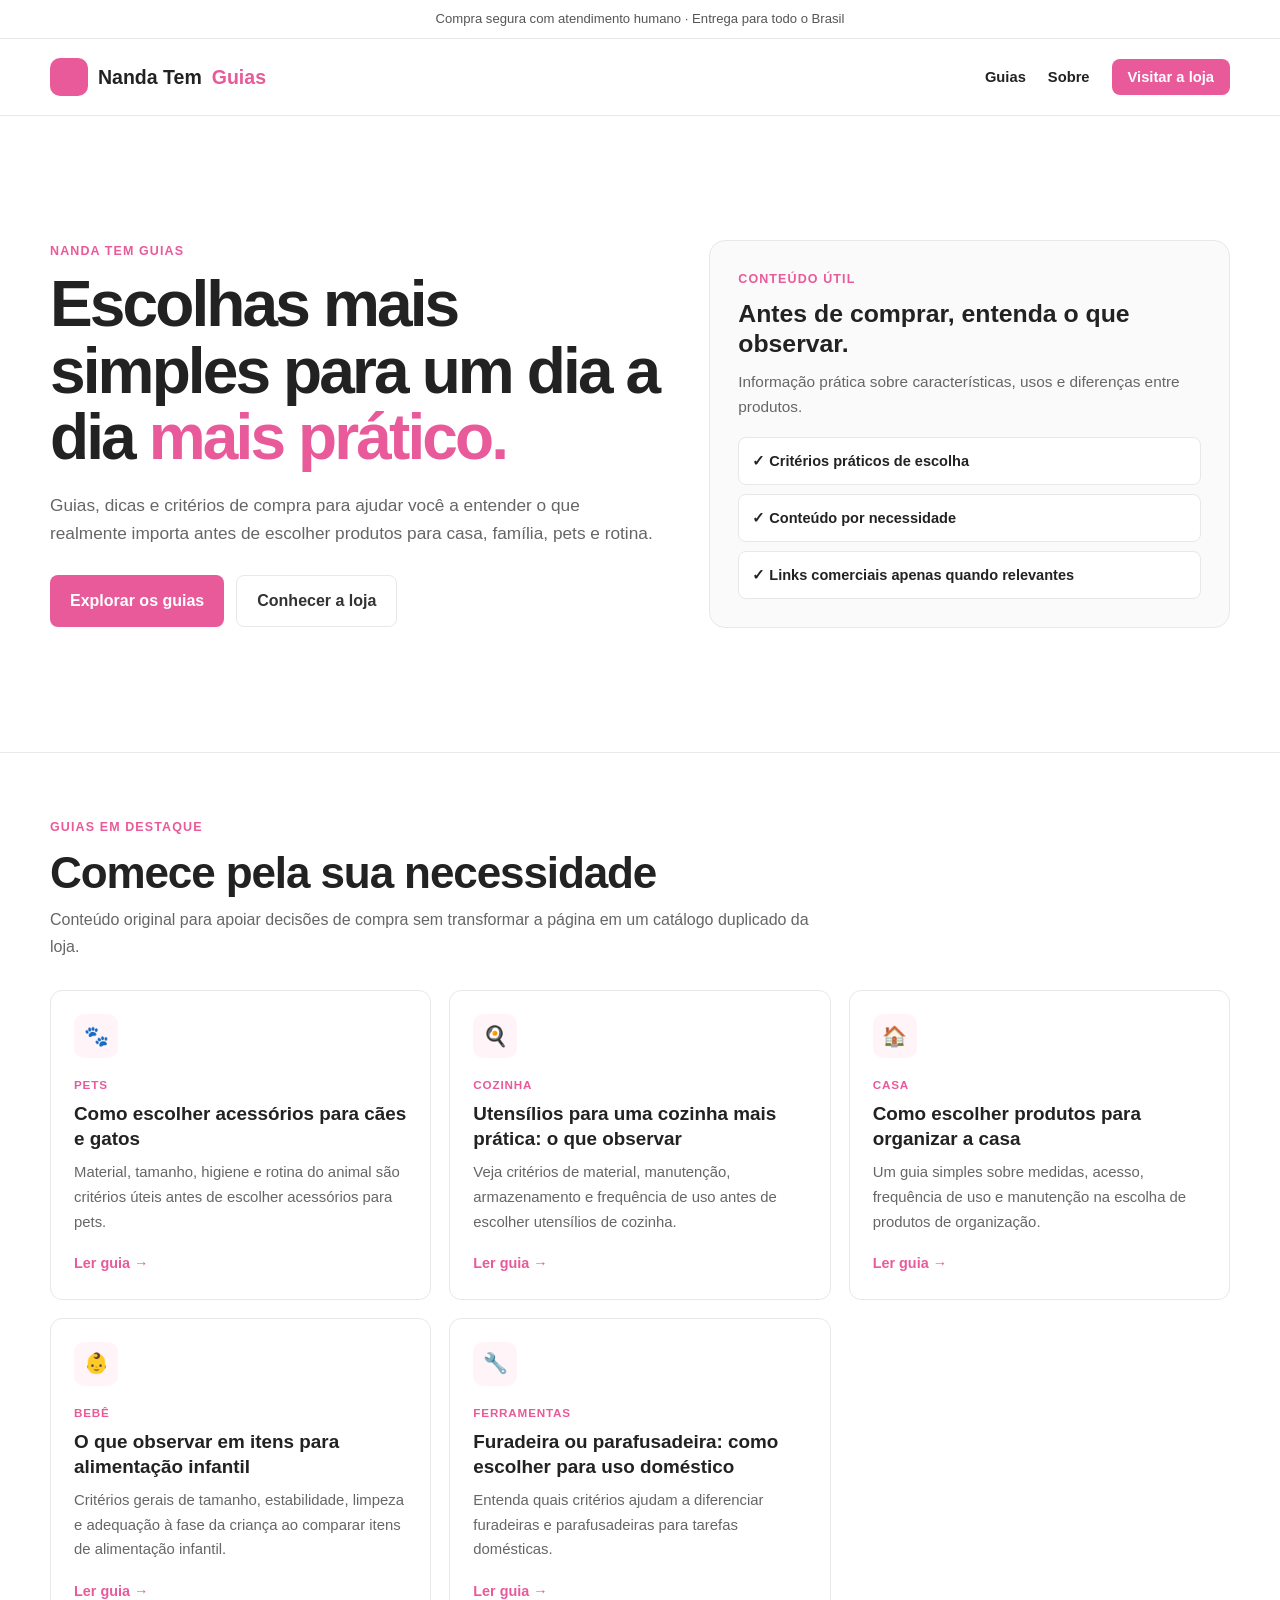
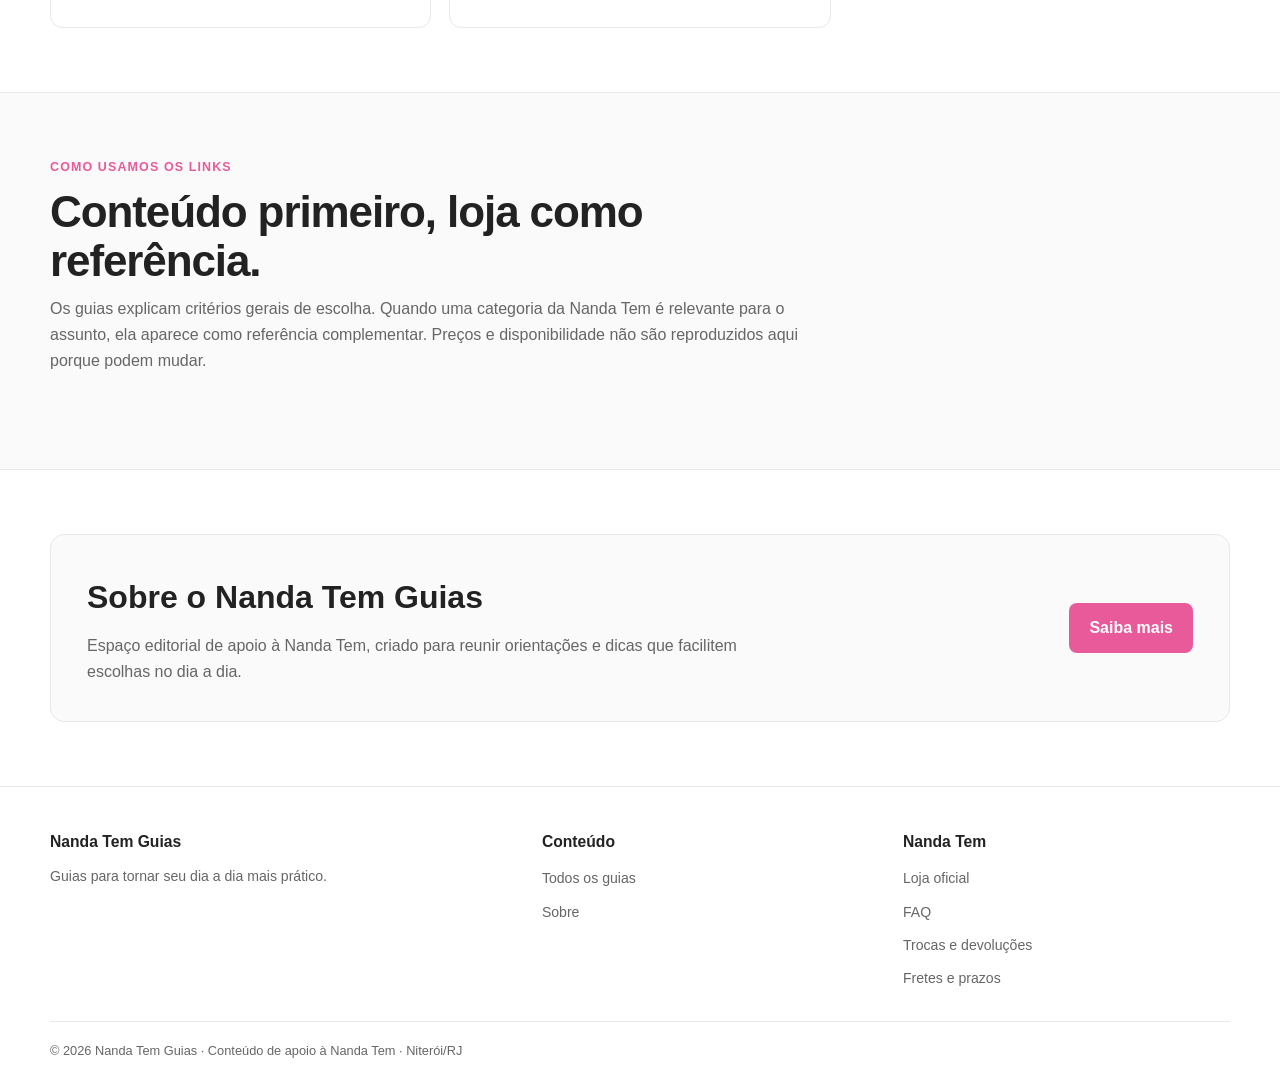
==== commit c04141ca: "Atualiza identidade visual Nanda Tem Guias V2" ====
--- a/index.html
+++ b/index.html
@@ -14,7 +14,7 @@
 <meta name="twitter:card" content="summary">
 <script type="application/ld+json">{"@context": "https://schema.org", "@type": "WebPage", "name": "Nanda Tem Guias | Dicas para casa, pets, família e dia a dia", "url": "https://hugodcs.github.io/NandaTem-Guias/", "description": "Guias e dicas da Nanda Tem para ajudar você a escolher produtos para casa, cozinha, pets, bebê e rotina com mais informação.", "inLanguage": "pt-BR", "publisher": {"@type": "Organization", "name": "Nanda Tem", "url": "https://nandatem.com.br/"}}</script>
 </head>
-<body><div class="topbar">Conteúdo para escolhas mais práticas · Nanda Tem</div>
+<body><div class="topbar">Compra segura com atendimento humano · Entrega para todo o Brasil</div>
 <header class="site-header"><div class="container nav">
 <a class="brand" href="index.html"><span class="brand-mark">N</span>Nanda Tem <span>Guias</span></a>
 <nav aria-label="Navegação principal"><ul class="nav-links">
@@ -32,7 +32,7 @@
 <section class="section-soft"><div class="container"><div class="section-head"><div class="kicker">Como usamos os links</div><h2>Conteúdo primeiro, loja como referência.</h2><p>Os guias explicam critérios gerais de escolha. Quando uma categoria da Nanda Tem é relevante para o assunto, ela aparece como referência complementar. Preços e disponibilidade não são reproduzidos aqui porque podem mudar.</p></div></div></section>
 <section><div class="container"><div class="about-box"><div><h2>Sobre o Nanda Tem Guias</h2><p>Espaço editorial de apoio à Nanda Tem, criado para reunir orientações e dicas que facilitem escolhas no dia a dia.</p></div><a class="btn" href="sobre/index.html">Saiba mais</a></div></div></section>
 </main><footer><div class="container"><div class="footer-grid">
-<div><h3>Nanda Tem Guias</h3><p>Conteúdo para escolhas mais informadas e uma rotina mais prática.</p></div>
+<div><h3>Nanda Tem Guias</h3><p>Guias para tornar seu dia a dia mais prático.</p></div>
 <div><h3>Conteúdo</h3><ul class="footer-links"><li><a href="guias/index.html">Todos os guias</a></li><li><a href="sobre/index.html">Sobre</a></li></ul></div>
 <div><h3>Nanda Tem</h3><ul class="footer-links"><li><a href="https://nandatem.com.br/" target="_blank" rel="noopener">Loja oficial</a></li><li><a href="https://nandatem.com.br/faq" target="_blank" rel="noopener">FAQ</a></li><li><a href="https://nandatem.com.br/trocas" target="_blank" rel="noopener">Trocas e devoluções</a></li><li><a href="https://nandatem.com.br/prazos" target="_blank" rel="noopener">Fretes e prazos</a></li></ul></div>
 </div><div class="copyright">© 2026 Nanda Tem Guias · Conteúdo de apoio à Nanda Tem · Niterói/RJ</div></div></footer></body></html>
--- a/assets/css/style.css
+++ b/assets/css/style.css
@@ -1,8 +1,89 @@
-:root{--pink:#d94f8a;--pink-dark:#b93c72;--pink-soft:#fff1f6;--cream:#fbf8f4;--sand:#f3eee8;--bronze:#80664a;--ink:#262322;--muted:#6f6863;--line:#eadfd6;--white:#fff;--shadow:0 14px 40px rgba(70,48,37,.08);--radius:18px}
-*{box-sizing:border-box;margin:0;padding:0}html{scroll-behavior:smooth}body{font-family:Inter,-apple-system,BlinkMacSystemFont,"Segoe UI",Roboto,Helvetica,Arial,sans-serif;color:var(--ink);background:#fff;line-height:1.68}a{color:inherit;text-decoration:none}.container{width:min(1160px,calc(100% - 32px));margin:auto}.topbar{background:var(--pink);color:#fff;text-align:center;padding:8px 16px;font-size:.86rem}.site-header{background:rgba(255,255,255,.96);border-bottom:1px solid var(--line);position:sticky;top:0;z-index:20;backdrop-filter:blur(10px)}.nav{min-height:74px;display:flex;align-items:center;justify-content:space-between;gap:24px}.brand{display:flex;align-items:center;gap:10px;font-weight:800;font-size:1.25rem}.brand-mark{width:38px;height:38px;border-radius:50%;display:grid;place-items:center;background:var(--pink);color:#fff;font-family:Georgia,serif;font-size:1.3rem}.brand span{color:var(--pink)}.nav-links{display:flex;gap:22px;align-items:center;list-style:none;font-size:.92rem;font-weight:650}.nav-links a:hover{color:var(--pink)}.store-link{border:1px solid var(--pink);color:var(--pink);padding:9px 15px;border-radius:999px}.store-link:hover{background:var(--pink);color:#fff!important}
-.hero{background:radial-gradient(circle at 88% 20%,rgba(217,79,138,.13),transparent 25%),linear-gradient(135deg,var(--cream),var(--pink-soft));border-bottom:1px solid var(--line)}.hero-inner{min-height:460px;display:grid;grid-template-columns:1.15fr .85fr;align-items:center;gap:50px;padding:64px 0}.eyebrow{display:inline-flex;align-items:center;gap:8px;color:var(--pink-dark);font-size:.8rem;font-weight:800;text-transform:uppercase;letter-spacing:.12em;margin-bottom:14px}.eyebrow:before{content:"";width:28px;height:2px;background:var(--pink)}h1,h2,h3{font-family:Georgia,"Times New Roman",serif}h1{font-size:clamp(2.5rem,5vw,4.7rem);line-height:1.04;letter-spacing:-.035em}h1 em{font-style:normal;color:var(--pink)}.hero p{font-size:1.08rem;color:var(--muted);max-width:680px;margin:20px 0 27px}.actions{display:flex;flex-wrap:wrap;gap:12px}.btn{display:inline-flex;align-items:center;justify-content:center;padding:13px 21px;border-radius:999px;font-weight:750}.btn-primary{background:var(--pink);color:#fff}.btn-primary:hover{background:var(--pink-dark)}.btn-secondary{border:1px solid var(--line);background:#fff;color:var(--bronze)}.hero-card{background:#fff;border:1px solid var(--line);border-radius:28px;padding:28px;box-shadow:var(--shadow)}.hero-card h2{font-size:1.6rem;margin:8px 0 10px}.hero-card p{font-size:.96rem;margin:0}.mini-list{display:grid;gap:10px;margin-top:18px}.mini-list div{padding:11px 13px;border-radius:12px;background:var(--cream);border:1px solid var(--line);font-size:.91rem;font-weight:650}
-section{padding:68px 0}.section-soft{background:var(--cream);border-block:1px solid var(--line)}.section-head{max-width:760px;margin-bottom:32px}.kicker{color:var(--pink);font-weight:800;font-size:.78rem;text-transform:uppercase;letter-spacing:.12em}.section-head h2{font-size:clamp(2rem,4vw,3rem);line-height:1.12;margin:7px 0 11px}.section-head p,.muted{color:var(--muted)}.guide-grid{display:grid;grid-template-columns:repeat(3,1fr);gap:20px}.guide{border:1px solid var(--line);border-radius:var(--radius);padding:25px;background:#fff;box-shadow:0 8px 28px rgba(70,48,37,.04);display:flex;flex-direction:column;min-height:245px}.guide .icon{width:46px;height:46px;border-radius:14px;background:var(--pink-soft);display:grid;place-items:center;font-size:1.3rem;margin-bottom:18px}.tag{color:var(--bronze);font-size:.74rem;font-weight:800;text-transform:uppercase;letter-spacing:.08em}.guide h3{font-size:1.3rem;line-height:1.25;margin:8px 0 10px}.guide p{color:var(--muted);font-size:.93rem;margin-bottom:18px}.read{margin-top:auto;color:var(--pink-dark);font-weight:800;font-size:.9rem}.guide:hover{border-color:#e8bfd0;transform:translateY(-2px);transition:.18s}
-.article-wrap{width:min(850px,calc(100% - 32px));margin:auto}.article-hero{background:linear-gradient(135deg,var(--cream),var(--pink-soft));border-bottom:1px solid var(--line);padding:62px 0}.breadcrumbs{font-size:.84rem;color:var(--muted);margin-bottom:18px}.breadcrumbs a{color:var(--pink-dark)}.article-hero h1{font-size:clamp(2.3rem,5vw,4rem);max-width:850px}.article-hero .lead{font-size:1.08rem;color:var(--muted);margin-top:18px}.article{padding:52px 0}.article h2{font-size:1.75rem;margin:34px 0 12px}.article h3{font-size:1.3rem;margin:25px 0 9px}.article p{margin-bottom:16px;color:#3c3835}.article ul{margin:0 0 20px 22px}.article li{margin:7px 0}.note{background:var(--cream);border:1px solid var(--line);border-left:4px solid var(--pink);border-radius:12px;padding:18px;margin:24px 0}.cta{background:#2d2825;color:#fff;border-radius:20px;padding:28px;margin-top:38px}.cta h2{margin:0 0 10px;color:#fff}.cta p{color:#e3dad4}.cta a{color:#fff;text-decoration:underline;font-weight:700}
-.about-box{background:linear-gradient(135deg,#2d2825,#3b322d);color:#fff;border-radius:26px;padding:40px;display:grid;grid-template-columns:1.3fr .7fr;gap:30px;align-items:center}.about-box h2{font-size:2.2rem;margin-bottom:10px}.about-box p{color:#e3dad4}.about-box .btn{justify-self:end;background:#fff;color:var(--pink-dark)}
-footer{background:#211e1c;color:#cfc7c2;padding:44px 0 26px}.footer-grid{display:grid;grid-template-columns:1.4fr 1fr 1fr;gap:34px}footer h3{font-family:inherit;color:#fff;font-size:1rem;margin-bottom:10px}footer p,footer a{font-size:.88rem;color:#cfc7c2}.footer-links{list-style:none;display:grid;gap:7px}.copyright{border-top:1px solid #403a36;margin-top:30px;padding-top:18px;font-size:.8rem}
-@media(max-width:860px){.nav-links li:not(:last-child){display:none}.hero-inner,.about-box{grid-template-columns:1fr}.guide-grid{grid-template-columns:1fr 1fr}.about-box .btn{justify-self:start}.footer-grid{grid-template-columns:1fr 1fr}}@media(max-width:600px){.container,.article-wrap{width:min(100% - 24px,1160px)}.guide-grid,.footer-grid{grid-template-columns:1fr}section{padding:52px 0}.actions .btn{width:100%}.hero-card,.about-box{padding:23px}}
+:root{
+  --brand:#e85a9a;
+  --brand-hover:#d8498b;
+  --brand-soft:#fff4f8;
+  --text:#222222;
+  --muted:#666666;
+  --line:#e8e8e8;
+  --surface:#ffffff;
+  --surface-soft:#fafafa;
+  --success:#267a46;
+  --shadow:0 4px 18px rgba(0,0,0,.06);
+  --radius:12px;
+}
+*{box-sizing:border-box;margin:0;padding:0}
+html{scroll-behavior:smooth}
+body{font-family:Inter,-apple-system,BlinkMacSystemFont,"Segoe UI",Roboto,Helvetica,Arial,sans-serif;color:var(--text);background:#fff;line-height:1.65}
+a{color:inherit;text-decoration:none}
+.container{width:min(1180px,calc(100% - 32px));margin:auto}
+.topbar{background:#fff;color:#555;text-align:center;padding:8px 16px;font-size:.82rem;border-bottom:1px solid var(--line)}
+.site-header{background:rgba(255,255,255,.98);border-bottom:1px solid var(--line);position:sticky;top:0;z-index:20;backdrop-filter:blur(10px)}
+.nav{min-height:76px;display:flex;align-items:center;justify-content:space-between;gap:24px}
+.brand{display:flex;align-items:center;gap:10px;font-weight:800;font-size:1.22rem}
+.brand-mark{width:38px;height:38px;border-radius:10px;display:grid;place-items:center;background:var(--brand);color:#fff;font-weight:900;font-size:1.25rem}
+.brand span{color:var(--brand)}
+.nav-links{display:flex;gap:22px;align-items:center;list-style:none;font-size:.92rem;font-weight:650}
+.nav-links a:hover{color:var(--brand)}
+.store-link{background:var(--brand);color:#fff!important;padding:10px 16px;border-radius:8px}
+.store-link:hover{background:var(--brand-hover)}
+.hero{background:#fff;border-bottom:1px solid var(--line)}
+.hero-inner{min-height:440px;display:grid;grid-template-columns:1.08fr .92fr;align-items:center;gap:48px;padding:60px 0}
+.eyebrow,.kicker{color:var(--brand);font-size:.78rem;font-weight:800;text-transform:uppercase;letter-spacing:.09em;margin-bottom:10px}
+h1,h2,h3{font-family:inherit}
+h1{font-size:clamp(2.45rem,5vw,4.35rem);line-height:1.04;letter-spacing:-.045em;font-weight:850}
+h1 em{font-style:normal;color:var(--brand)}
+.hero p{font-size:1.08rem;color:var(--muted);max-width:680px;margin:20px 0 27px}
+.actions{display:flex;flex-wrap:wrap;gap:12px}
+.btn{display:inline-flex;align-items:center;justify-content:center;padding:12px 20px;border-radius:8px;font-weight:750}
+.btn-primary{background:var(--brand);color:#fff}
+.btn-primary:hover{background:var(--brand-hover)}
+.btn-secondary{border:1px solid var(--line);background:#fff;color:#333}
+.btn-secondary:hover{border-color:var(--brand);color:var(--brand)}
+.hero-card{background:var(--surface-soft);border:1px solid var(--line);border-radius:16px;padding:28px;box-shadow:none}
+.hero-card h2{font-size:1.55rem;line-height:1.2;margin:7px 0 10px}
+.hero-card p{font-size:.96rem;margin:0}
+.mini-list{display:grid;gap:9px;margin-top:18px}
+.mini-list div{padding:11px 13px;border-radius:8px;background:#fff;border:1px solid var(--line);font-size:.91rem;font-weight:650}
+section{padding:64px 0}
+.section-soft{background:var(--surface-soft);border-block:1px solid var(--line)}
+.section-head{max-width:760px;margin-bottom:30px}
+.section-head h2{font-size:clamp(1.9rem,4vw,2.75rem);line-height:1.12;margin:5px 0 10px;font-weight:800;letter-spacing:-.025em}
+.section-head p,.muted{color:var(--muted)}
+.guide-grid{display:grid;grid-template-columns:repeat(3,1fr);gap:18px}
+.guide{border:1px solid var(--line);border-radius:var(--radius);padding:23px;background:#fff;box-shadow:none;display:flex;flex-direction:column;min-height:235px}
+.guide .icon{width:44px;height:44px;border-radius:10px;background:var(--brand-soft);display:grid;place-items:center;font-size:1.25rem;margin-bottom:17px}
+.tag{color:var(--brand);font-size:.73rem;font-weight:800;text-transform:uppercase;letter-spacing:.07em}
+.guide h3{font-size:1.18rem;line-height:1.3;margin:8px 0 9px;font-weight:780}
+.guide p{color:var(--muted);font-size:.93rem;margin-bottom:18px}
+.read{margin-top:auto;color:var(--brand);font-weight:750;font-size:.9rem}
+.guide:hover{border-color:#f0a8c7;box-shadow:var(--shadow);transition:.18s}
+.article-wrap{width:min(850px,calc(100% - 32px));margin:auto}
+.article-hero{background:var(--surface-soft);border-bottom:1px solid var(--line);padding:56px 0}
+.breadcrumbs{font-size:.84rem;color:var(--muted);margin-bottom:18px}
+.breadcrumbs a{color:var(--brand)}
+.article-hero h1{font-size:clamp(2.2rem,5vw,3.75rem);max-width:850px}
+.article-hero .lead{font-size:1.06rem;color:var(--muted);margin-top:17px}
+.article{padding:48px 0}
+.article h2{font-size:1.55rem;margin:32px 0 11px;font-weight:800}
+.article h3{font-size:1.2rem;margin:24px 0 8px}
+.article p{margin-bottom:16px;color:#3c3c3c}
+.article ul{margin:0 0 20px 22px}
+.article li{margin:7px 0}
+.note{background:var(--brand-soft);border:1px solid #f5cadc;border-left:4px solid var(--brand);border-radius:9px;padding:17px;margin:23px 0}
+.cta{background:var(--surface-soft);border:1px solid var(--line);border-radius:12px;padding:26px;margin-top:36px}
+.cta h2{margin:0 0 9px;color:var(--text)}
+.cta p{color:var(--muted)}
+.cta a{color:var(--brand);font-weight:750}
+.about-box{background:var(--surface-soft);border:1px solid var(--line);border-radius:14px;padding:36px;display:grid;grid-template-columns:1.3fr .7fr;gap:30px;align-items:center}
+.about-box h2{font-size:2rem;margin-bottom:9px;font-weight:800}
+.about-box p{color:var(--muted)}
+.about-box .btn{justify-self:end;background:var(--brand);color:#fff}
+footer{background:#fff;color:var(--muted);padding:42px 0 25px;border-top:1px solid var(--line)}
+.footer-grid{display:grid;grid-template-columns:1.4fr 1fr 1fr;gap:34px}
+footer h3{color:var(--text);font-size:.98rem;margin-bottom:10px}
+footer p,footer a{font-size:.88rem;color:var(--muted)}
+footer a:hover{color:var(--brand)}
+.footer-links{list-style:none;display:grid;gap:7px}
+.copyright{border-top:1px solid var(--line);margin-top:29px;padding-top:18px;font-size:.8rem}
+@media(max-width:860px){.nav-links li:not(:last-child){display:none}.hero-inner,.about-box{grid-template-columns:1fr}.guide-grid{grid-template-columns:1fr 1fr}.about-box .btn{justify-self:start}.footer-grid{grid-template-columns:1fr 1fr}}
+@media(max-width:600px){.container,.article-wrap{width:min(100% - 24px,1180px)}.guide-grid,.footer-grid{grid-template-columns:1fr}section{padding:50px 0}.hero-inner{padding:48px 0}.actions .btn{width:100%}.hero-card,.about-box{padding:22px}}
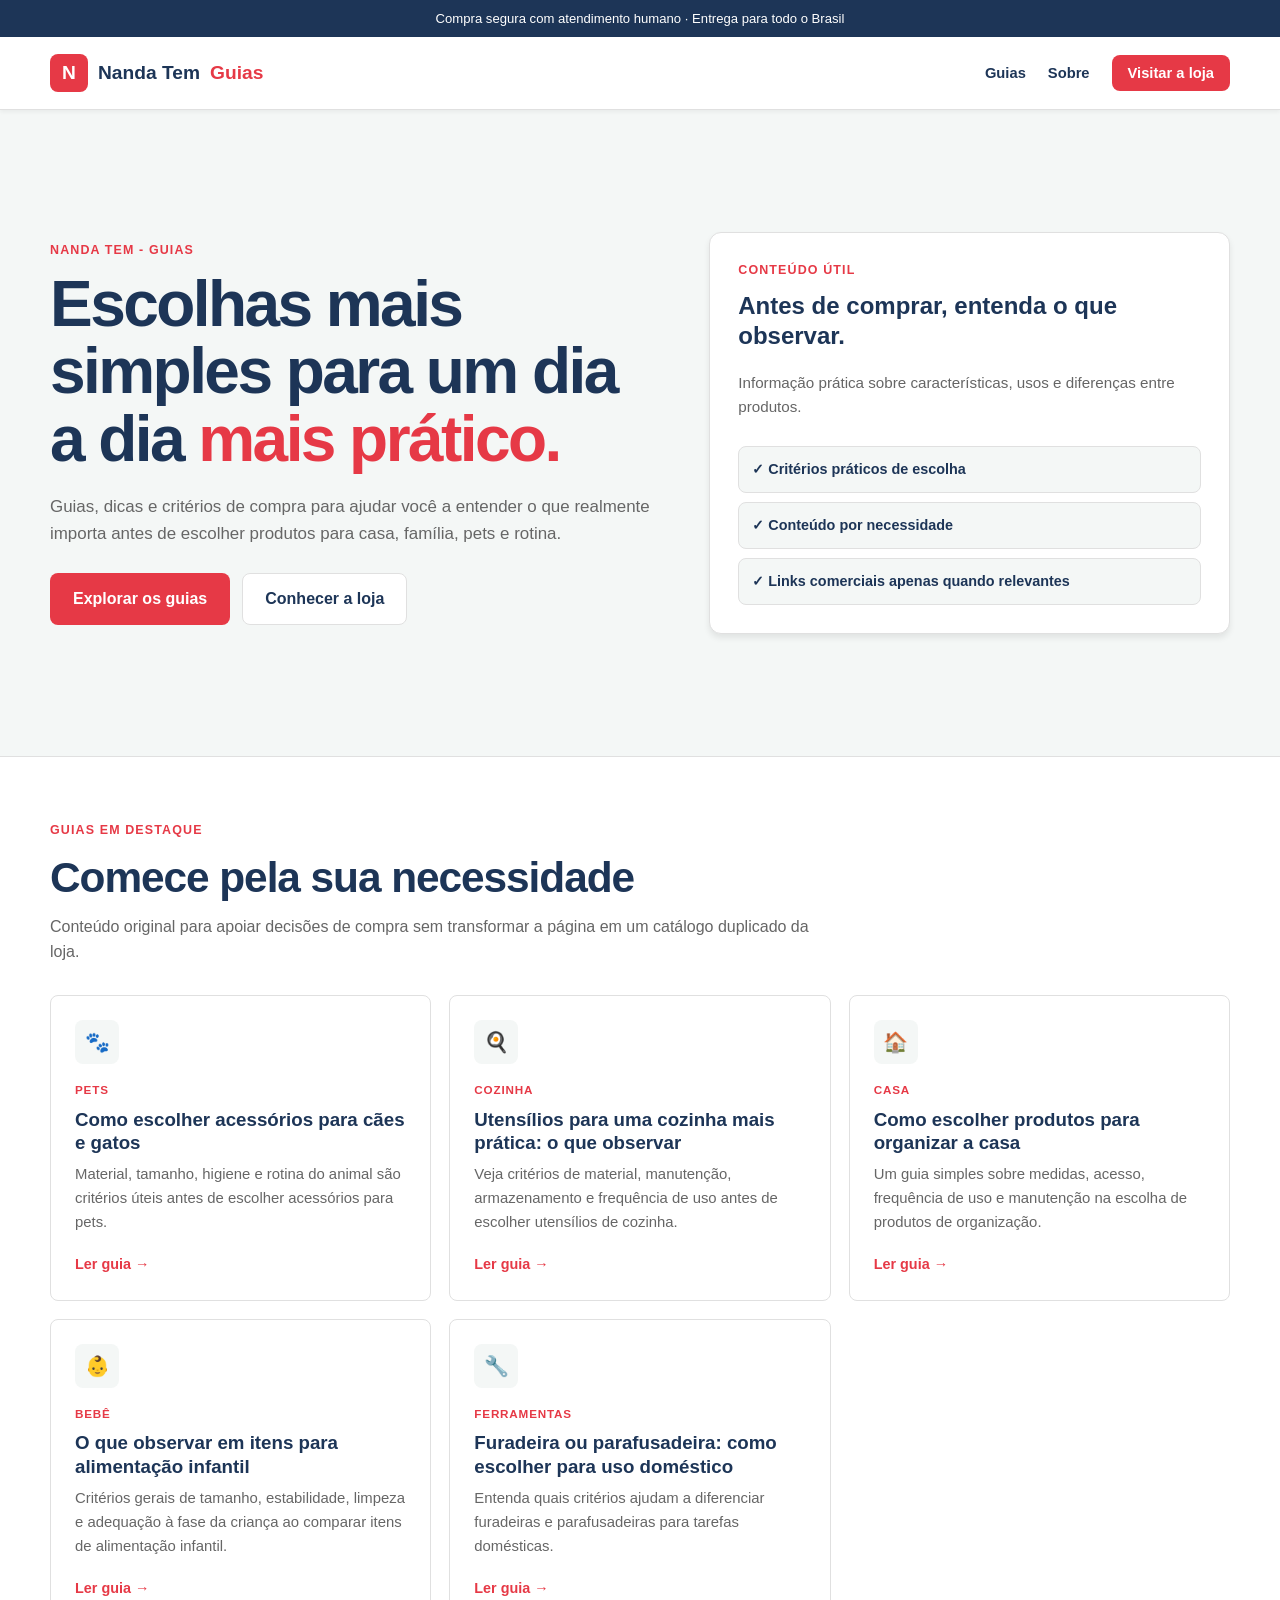
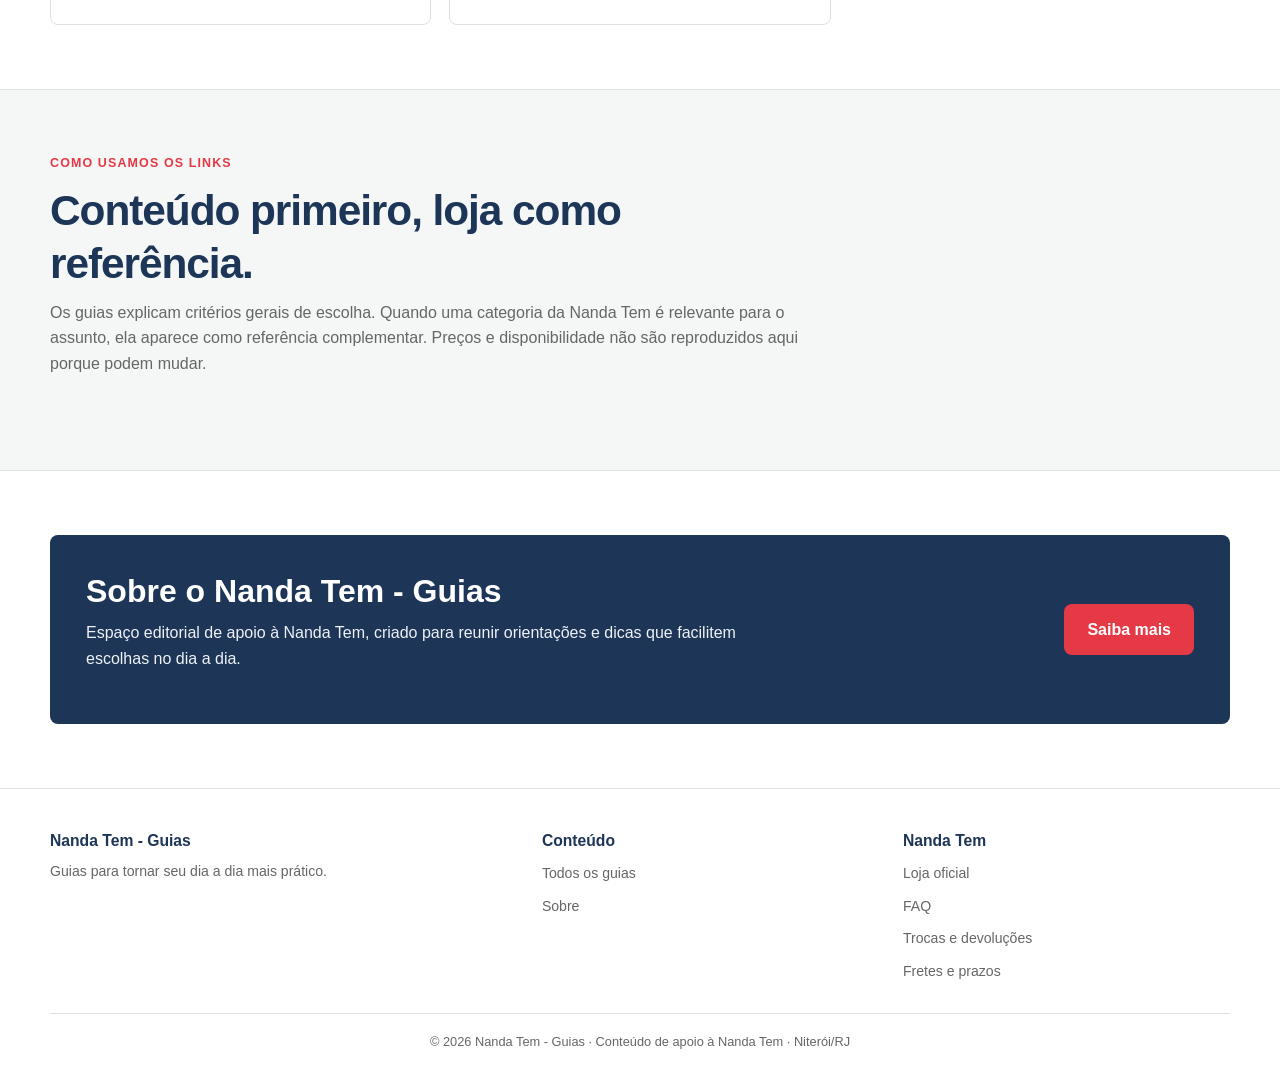
==== commit 49529e9e: "Atualiza Nanda Tem Guias para V3.1" ====
--- a/index.html
+++ b/index.html
@@ -1,18 +1,18 @@
 <!DOCTYPE html><html lang="pt-BR"><head>
 <meta charset="UTF-8"><meta name="viewport" content="width=device-width,initial-scale=1">
-<title>Nanda Tem Guias | Dicas para casa, pets, família e dia a dia</title>
+<title>Nanda Tem - Guias | Dicas para casa, pets, família e dia a dia</title>
 <meta name="description" content="Guias e dicas da Nanda Tem para ajudar você a escolher produtos para casa, cozinha, pets, bebê e rotina com mais informação.">
 <meta name="robots" content="index,follow,max-image-preview:large">
 <meta name="theme-color" content="#d94f8a">
 <link rel="canonical" href="https://hugodcs.github.io/NandaTem-Guias/">
 <link rel="stylesheet" href="assets/css/style.css">
 <meta property="og:locale" content="pt_BR"><meta property="og:type" content="article">
-<meta property="og:site_name" content="Nanda Tem Guias">
-<meta property="og:title" content="Nanda Tem Guias | Dicas para casa, pets, família e dia a dia">
+<meta property="og:site_name" content="Nanda Tem - Guias">
+<meta property="og:title" content="Nanda Tem - Guias | Dicas para casa, pets, família e dia a dia">
 <meta property="og:description" content="Guias e dicas da Nanda Tem para ajudar você a escolher produtos para casa, cozinha, pets, bebê e rotina com mais informação.">
 <meta property="og:url" content="https://hugodcs.github.io/NandaTem-Guias/">
 <meta name="twitter:card" content="summary">
-<script type="application/ld+json">{"@context": "https://schema.org", "@type": "WebPage", "name": "Nanda Tem Guias | Dicas para casa, pets, família e dia a dia", "url": "https://hugodcs.github.io/NandaTem-Guias/", "description": "Guias e dicas da Nanda Tem para ajudar você a escolher produtos para casa, cozinha, pets, bebê e rotina com mais informação.", "inLanguage": "pt-BR", "publisher": {"@type": "Organization", "name": "Nanda Tem", "url": "https://nandatem.com.br/"}}</script>
+<script type="application/ld+json">{"@context": "https://schema.org", "@type": "WebPage", "name": "Nanda Tem - Guias | Dicas para casa, pets, família e dia a dia", "url": "https://hugodcs.github.io/NandaTem-Guias/", "description": "Guias e dicas da Nanda Tem para ajudar você a escolher produtos para casa, cozinha, pets, bebê e rotina com mais informação.", "inLanguage": "pt-BR", "publisher": {"@type": "Organization", "name": "Nanda Tem", "url": "https://nandatem.com.br/"}}</script>
 </head>
 <body><div class="topbar">Compra segura com atendimento humano · Entrega para todo o Brasil</div>
 <header class="site-header"><div class="container nav">
@@ -22,7 +22,7 @@
 <li><a href="sobre/index.html">Sobre</a></li>
 <li><a class="store-link" href="https://nandatem.com.br/" target="_blank" rel="noopener">Visitar a loja</a></li>
 </ul></nav></div></header><main>
-<section class="hero"><div class="container hero-inner"><div><div class="eyebrow">Nanda Tem Guias</div><h1>Escolhas mais simples para um dia a dia <em>mais prático.</em></h1><p>Guias, dicas e critérios de compra para ajudar você a entender o que realmente importa antes de escolher produtos para casa, família, pets e rotina.</p><div class="actions"><a class="btn btn-primary" href="guias/index.html">Explorar os guias</a><a class="btn btn-secondary" href="https://nandatem.com.br/produtos" target="_blank" rel="noopener">Conhecer a loja</a></div></div>
+<section class="hero"><div class="container hero-inner"><div><div class="eyebrow">Nanda Tem - Guias</div><h1>Escolhas mais simples para um dia a dia <em>mais prático.</em></h1><p>Guias, dicas e critérios de compra para ajudar você a entender o que realmente importa antes de escolher produtos para casa, família, pets e rotina.</p><div class="actions"><a class="btn btn-primary" href="guias/index.html">Explorar os guias</a><a class="btn btn-secondary" href="https://nandatem.com.br/produtos" target="_blank" rel="noopener">Conhecer a loja</a></div></div>
 <aside class="hero-card"><div class="kicker">Conteúdo útil</div><h2>Antes de comprar, entenda o que observar.</h2><p>Informação prática sobre características, usos e diferenças entre produtos.</p><div class="mini-list"><div>✓ Critérios práticos de escolha</div><div>✓ Conteúdo por necessidade</div><div>✓ Links comerciais apenas quando relevantes</div></div></aside></div></section>
 <section><div class="container"><div class="section-head"><div class="kicker">Guias em destaque</div><h2>Comece pela sua necessidade</h2><p>Conteúdo original para apoiar decisões de compra sem transformar a página em um catálogo duplicado da loja.</p></div><div class="guide-grid"><article class="guide"><div class="icon">🐾</div><div class="tag">Pets</div><h3>Como escolher acessórios para cães e gatos</h3><p>Material, tamanho, higiene e rotina do animal são critérios úteis antes de escolher acessórios para pets.</p><a class="read" href="guias/como-escolher-acessorios-para-pets.html">Ler guia →</a></article>
 <article class="guide"><div class="icon">🍳</div><div class="tag">Cozinha</div><h3>Utensílios para uma cozinha mais prática: o que observar</h3><p>Veja critérios de material, manutenção, armazenamento e frequência de uso antes de escolher utensílios de cozinha.</p><a class="read" href="guias/utensilios-para-cozinha-pratica.html">Ler guia →</a></article>
@@ -30,9 +30,9 @@
 <article class="guide"><div class="icon">👶</div><div class="tag">Bebê</div><h3>O que observar em itens para alimentação infantil</h3><p>Critérios gerais de tamanho, estabilidade, limpeza e adequação à fase da criança ao comparar itens de alimentação infantil.</p><a class="read" href="guias/itens-para-alimentacao-infantil.html">Ler guia →</a></article>
 <article class="guide"><div class="icon">🔧</div><div class="tag">Ferramentas</div><h3>Furadeira ou parafusadeira: como escolher para uso doméstico</h3><p>Entenda quais critérios ajudam a diferenciar furadeiras e parafusadeiras para tarefas domésticas.</p><a class="read" href="guias/furadeira-ou-parafusadeira.html">Ler guia →</a></article></div></div></section>
 <section class="section-soft"><div class="container"><div class="section-head"><div class="kicker">Como usamos os links</div><h2>Conteúdo primeiro, loja como referência.</h2><p>Os guias explicam critérios gerais de escolha. Quando uma categoria da Nanda Tem é relevante para o assunto, ela aparece como referência complementar. Preços e disponibilidade não são reproduzidos aqui porque podem mudar.</p></div></div></section>
-<section><div class="container"><div class="about-box"><div><h2>Sobre o Nanda Tem Guias</h2><p>Espaço editorial de apoio à Nanda Tem, criado para reunir orientações e dicas que facilitem escolhas no dia a dia.</p></div><a class="btn" href="sobre/index.html">Saiba mais</a></div></div></section>
+<section><div class="container"><div class="about-box"><div><h2>Sobre o Nanda Tem - Guias</h2><p>Espaço editorial de apoio à Nanda Tem, criado para reunir orientações e dicas que facilitem escolhas no dia a dia.</p></div><a class="btn" href="sobre/index.html">Saiba mais</a></div></div></section>
 </main><footer><div class="container"><div class="footer-grid">
-<div><h3>Nanda Tem Guias</h3><p>Guias para tornar seu dia a dia mais prático.</p></div>
+<div><h3>Nanda Tem - Guias</h3><p>Guias para tornar seu dia a dia mais prático.</p></div>
 <div><h3>Conteúdo</h3><ul class="footer-links"><li><a href="guias/index.html">Todos os guias</a></li><li><a href="sobre/index.html">Sobre</a></li></ul></div>
 <div><h3>Nanda Tem</h3><ul class="footer-links"><li><a href="https://nandatem.com.br/" target="_blank" rel="noopener">Loja oficial</a></li><li><a href="https://nandatem.com.br/faq" target="_blank" rel="noopener">FAQ</a></li><li><a href="https://nandatem.com.br/trocas" target="_blank" rel="noopener">Trocas e devoluções</a></li><li><a href="https://nandatem.com.br/prazos" target="_blank" rel="noopener">Fretes e prazos</a></li></ul></div>
-</div><div class="copyright">© 2026 Nanda Tem Guias · Conteúdo de apoio à Nanda Tem · Niterói/RJ</div></div></footer></body></html>+</div><div class="copyright">© 2026 Nanda Tem - Guias · Conteúdo de apoio à Nanda Tem · Niterói/RJ</div></div></footer></body></html>
--- a/assets/css/style.css
+++ b/assets/css/style.css
@@ -1,89 +1,342 @@
-:root{
-  --brand:#e85a9a;
-  --brand-hover:#d8498b;
-  --brand-soft:#fff4f8;
-  --text:#222222;
-  --muted:#666666;
-  --line:#e8e8e8;
-  --surface:#ffffff;
-  --surface-soft:#fafafa;
-  --success:#267a46;
-  --shadow:0 4px 18px rgba(0,0,0,.06);
-  --radius:12px;
-}
-*{box-sizing:border-box;margin:0;padding:0}
-html{scroll-behavior:smooth}
-body{font-family:Inter,-apple-system,BlinkMacSystemFont,"Segoe UI",Roboto,Helvetica,Arial,sans-serif;color:var(--text);background:#fff;line-height:1.65}
-a{color:inherit;text-decoration:none}
-.container{width:min(1180px,calc(100% - 32px));margin:auto}
-.topbar{background:#fff;color:#555;text-align:center;padding:8px 16px;font-size:.82rem;border-bottom:1px solid var(--line)}
-.site-header{background:rgba(255,255,255,.98);border-bottom:1px solid var(--line);position:sticky;top:0;z-index:20;backdrop-filter:blur(10px)}
-.nav{min-height:76px;display:flex;align-items:center;justify-content:space-between;gap:24px}
-.brand{display:flex;align-items:center;gap:10px;font-weight:800;font-size:1.22rem}
-.brand-mark{width:38px;height:38px;border-radius:10px;display:grid;place-items:center;background:var(--brand);color:#fff;font-weight:900;font-size:1.25rem}
-.brand span{color:var(--brand)}
-.nav-links{display:flex;gap:22px;align-items:center;list-style:none;font-size:.92rem;font-weight:650}
-.nav-links a:hover{color:var(--brand)}
-.store-link{background:var(--brand);color:#fff!important;padding:10px 16px;border-radius:8px}
-.store-link:hover{background:var(--brand-hover)}
-.hero{background:#fff;border-bottom:1px solid var(--line)}
-.hero-inner{min-height:440px;display:grid;grid-template-columns:1.08fr .92fr;align-items:center;gap:48px;padding:60px 0}
-.eyebrow,.kicker{color:var(--brand);font-size:.78rem;font-weight:800;text-transform:uppercase;letter-spacing:.09em;margin-bottom:10px}
-h1,h2,h3{font-family:inherit}
-h1{font-size:clamp(2.45rem,5vw,4.35rem);line-height:1.04;letter-spacing:-.045em;font-weight:850}
-h1 em{font-style:normal;color:var(--brand)}
-.hero p{font-size:1.08rem;color:var(--muted);max-width:680px;margin:20px 0 27px}
-.actions{display:flex;flex-wrap:wrap;gap:12px}
-.btn{display:inline-flex;align-items:center;justify-content:center;padding:12px 20px;border-radius:8px;font-weight:750}
-.btn-primary{background:var(--brand);color:#fff}
-.btn-primary:hover{background:var(--brand-hover)}
-.btn-secondary{border:1px solid var(--line);background:#fff;color:#333}
-.btn-secondary:hover{border-color:var(--brand);color:var(--brand)}
-.hero-card{background:var(--surface-soft);border:1px solid var(--line);border-radius:16px;padding:28px;box-shadow:none}
-.hero-card h2{font-size:1.55rem;line-height:1.2;margin:7px 0 10px}
-.hero-card p{font-size:.96rem;margin:0}
-.mini-list{display:grid;gap:9px;margin-top:18px}
-.mini-list div{padding:11px 13px;border-radius:8px;background:#fff;border:1px solid var(--line);font-size:.91rem;font-weight:650}
-section{padding:64px 0}
-.section-soft{background:var(--surface-soft);border-block:1px solid var(--line)}
-.section-head{max-width:760px;margin-bottom:30px}
-.section-head h2{font-size:clamp(1.9rem,4vw,2.75rem);line-height:1.12;margin:5px 0 10px;font-weight:800;letter-spacing:-.025em}
-.section-head p,.muted{color:var(--muted)}
-.guide-grid{display:grid;grid-template-columns:repeat(3,1fr);gap:18px}
-.guide{border:1px solid var(--line);border-radius:var(--radius);padding:23px;background:#fff;box-shadow:none;display:flex;flex-direction:column;min-height:235px}
-.guide .icon{width:44px;height:44px;border-radius:10px;background:var(--brand-soft);display:grid;place-items:center;font-size:1.25rem;margin-bottom:17px}
-.tag{color:var(--brand);font-size:.73rem;font-weight:800;text-transform:uppercase;letter-spacing:.07em}
-.guide h3{font-size:1.18rem;line-height:1.3;margin:8px 0 9px;font-weight:780}
-.guide p{color:var(--muted);font-size:.93rem;margin-bottom:18px}
-.read{margin-top:auto;color:var(--brand);font-weight:750;font-size:.9rem}
-.guide:hover{border-color:#f0a8c7;box-shadow:var(--shadow);transition:.18s}
-.article-wrap{width:min(850px,calc(100% - 32px));margin:auto}
-.article-hero{background:var(--surface-soft);border-bottom:1px solid var(--line);padding:56px 0}
-.breadcrumbs{font-size:.84rem;color:var(--muted);margin-bottom:18px}
-.breadcrumbs a{color:var(--brand)}
-.article-hero h1{font-size:clamp(2.2rem,5vw,3.75rem);max-width:850px}
-.article-hero .lead{font-size:1.06rem;color:var(--muted);margin-top:17px}
-.article{padding:48px 0}
-.article h2{font-size:1.55rem;margin:32px 0 11px;font-weight:800}
-.article h3{font-size:1.2rem;margin:24px 0 8px}
-.article p{margin-bottom:16px;color:#3c3c3c}
-.article ul{margin:0 0 20px 22px}
-.article li{margin:7px 0}
-.note{background:var(--brand-soft);border:1px solid #f5cadc;border-left:4px solid var(--brand);border-radius:9px;padding:17px;margin:23px 0}
-.cta{background:var(--surface-soft);border:1px solid var(--line);border-radius:12px;padding:26px;margin-top:36px}
-.cta h2{margin:0 0 9px;color:var(--text)}
-.cta p{color:var(--muted)}
-.cta a{color:var(--brand);font-weight:750}
-.about-box{background:var(--surface-soft);border:1px solid var(--line);border-radius:14px;padding:36px;display:grid;grid-template-columns:1.3fr .7fr;gap:30px;align-items:center}
-.about-box h2{font-size:2rem;margin-bottom:9px;font-weight:800}
-.about-box p{color:var(--muted)}
-.about-box .btn{justify-self:end;background:var(--brand);color:#fff}
-footer{background:#fff;color:var(--muted);padding:42px 0 25px;border-top:1px solid var(--line)}
-.footer-grid{display:grid;grid-template-columns:1.4fr 1fr 1fr;gap:34px}
-footer h3{color:var(--text);font-size:.98rem;margin-bottom:10px}
-footer p,footer a{font-size:.88rem;color:var(--muted)}
-footer a:hover{color:var(--brand)}
-.footer-links{list-style:none;display:grid;gap:7px}
-.copyright{border-top:1px solid var(--line);margin-top:29px;padding-top:18px;font-size:.8rem}
-@media(max-width:860px){.nav-links li:not(:last-child){display:none}.hero-inner,.about-box{grid-template-columns:1fr}.guide-grid{grid-template-columns:1fr 1fr}.about-box .btn{justify-self:start}.footer-grid{grid-template-columns:1fr 1fr}}
-@media(max-width:600px){.container,.article-wrap{width:min(100% - 24px,1180px)}.guide-grid,.footer-grid{grid-template-columns:1fr}section{padding:50px 0}.hero-inner{padding:48px 0}.actions .btn{width:100%}.hero-card,.about-box{padding:22px}}
+/* ==========================================================================
+   NandaTem Guias V3
+   Paleta preservada conforme ajuste aprovado
+   ========================================================================== */
+
+:root {
+  --nanda-primary: #E63946;
+  --nanda-secondary: #1D3557;
+  --nanda-bg-light: #F4F7F6;
+  --nanda-bg-white: #FFFFFF;
+  --nanda-text: #333333;
+  --nanda-text-muted: #666666;
+  --nanda-border: #E0E0E0;
+
+  --font-family: 'Inter', -apple-system, BlinkMacSystemFont, "Segoe UI", Roboto, Helvetica, Arial, sans-serif;
+  --border-radius: 8px;
+  --shadow-sm: 0 2px 4px rgba(0, 0, 0, 0.05);
+  --shadow-md: 0 4px 6px rgba(0, 0, 0, 0.08);
+  --container: 1180px;
+}
+
+/* Reset */
+* { margin: 0; padding: 0; box-sizing: border-box; }
+html { scroll-behavior: smooth; }
+body {
+  font-family: var(--font-family);
+  background: var(--nanda-bg-white);
+  color: var(--nanda-text);
+  line-height: 1.6;
+  -webkit-font-smoothing: antialiased;
+}
+img { max-width: 100%; height: auto; display: block; }
+a {
+  color: var(--nanda-primary);
+  text-decoration: none;
+  transition: color .2s ease, background-color .2s ease, border-color .2s ease, transform .2s ease;
+}
+a:hover { color: #C1121F; }
+h1,h2,h3,h4,h5,h6 {
+  color: var(--nanda-secondary);
+  font-weight: 700;
+  line-height: 1.25;
+}
+p { margin-bottom: 1rem; }
+.container { width: min(var(--container), calc(100% - 32px)); margin-inline: auto; }
+
+/* Barra superior e cabeçalho */
+.topbar {
+  background: var(--nanda-secondary);
+  color: var(--nanda-bg-white);
+  text-align: center;
+  padding: 8px 16px;
+  font-size: .82rem;
+}
+.site-header {
+  background: rgba(255,255,255,.98);
+  border-bottom: 1px solid var(--nanda-border);
+  box-shadow: var(--shadow-sm);
+  position: sticky;
+  top: 0;
+  z-index: 50;
+}
+.nav {
+  min-height: 72px;
+  display: flex;
+  align-items: center;
+  justify-content: space-between;
+  gap: 24px;
+}
+.brand {
+  display: inline-flex;
+  align-items: center;
+  gap: 10px;
+  color: var(--nanda-secondary);
+  font-size: 1.2rem;
+  font-weight: 800;
+}
+.brand:hover { color: var(--nanda-secondary); text-decoration: none; }
+.brand span:not(.brand-mark) { color: var(--nanda-primary); }
+.brand-mark {
+  width: 38px;
+  height: 38px;
+  border-radius: var(--border-radius);
+  display: grid;
+  place-items: center;
+  background: var(--nanda-primary);
+  color: var(--nanda-bg-white);
+  font-weight: 800;
+}
+.nav-links {
+  list-style: none;
+  display: flex;
+  align-items: center;
+  gap: 22px;
+}
+.nav-links a {
+  color: var(--nanda-secondary);
+  font-size: .92rem;
+  font-weight: 650;
+}
+.nav-links a:hover { color: var(--nanda-primary); text-decoration: none; }
+.store-link {
+  background: var(--nanda-primary);
+  color: var(--nanda-bg-white) !important;
+  padding: 10px 16px;
+  border-radius: var(--border-radius);
+}
+.store-link:hover { background: #C1121F; }
+
+/* Hero */
+.hero {
+  background: var(--nanda-bg-light);
+  border-bottom: 1px solid var(--nanda-border);
+}
+.hero-inner {
+  min-height: 430px;
+  padding: 58px 0;
+  display: grid;
+  grid-template-columns: 1.08fr .92fr;
+  align-items: center;
+  gap: 48px;
+}
+.eyebrow, .kicker {
+  color: var(--nanda-primary);
+  font-size: .78rem;
+  font-weight: 800;
+  text-transform: uppercase;
+  letter-spacing: .09em;
+  margin-bottom: 10px;
+}
+.hero h1, .article-hero h1 {
+  font-size: clamp(2.35rem, 5vw, 4.15rem);
+  letter-spacing: -.04em;
+  line-height: 1.05;
+}
+.hero h1 em { color: var(--nanda-primary); font-style: normal; }
+.hero p {
+  max-width: 680px;
+  margin: 20px 0 26px;
+  color: var(--nanda-text-muted);
+  font-size: 1.06rem;
+}
+.hero-card {
+  background: var(--nanda-bg-white);
+  border: 1px solid var(--nanda-border);
+  border-radius: calc(var(--border-radius) + 4px);
+  box-shadow: var(--shadow-md);
+  padding: 28px;
+}
+.hero-card h2 { font-size: 1.5rem; margin: 6px 0 10px; }
+.hero-card p { color: var(--nanda-text-muted); font-size: .95rem; }
+.mini-list { display: grid; gap: 9px; margin-top: 18px; }
+.mini-list div {
+  padding: 11px 13px;
+  border: 1px solid var(--nanda-border);
+  border-radius: var(--border-radius);
+  background: var(--nanda-bg-light);
+  color: var(--nanda-secondary);
+  font-size: .9rem;
+  font-weight: 650;
+}
+
+/* Botões */
+.actions { display: flex; flex-wrap: wrap; gap: 12px; }
+.btn {
+  display: inline-flex;
+  align-items: center;
+  justify-content: center;
+  padding: 12px 22px;
+  border-radius: var(--border-radius);
+  font-weight: 650;
+  border: 1px solid transparent;
+  cursor: pointer;
+}
+.btn-primary, .about-box .btn {
+  background: var(--nanda-primary);
+  color: var(--nanda-bg-white);
+}
+.btn-primary:hover, .about-box .btn:hover {
+  background: #C1121F;
+  color: var(--nanda-bg-white);
+  text-decoration: none;
+  transform: translateY(-1px);
+}
+.btn-secondary {
+  background: var(--nanda-bg-white);
+  color: var(--nanda-secondary);
+  border-color: var(--nanda-border);
+}
+.btn-secondary:hover { border-color: var(--nanda-primary); color: var(--nanda-primary); text-decoration: none; }
+
+/* Seções e cards */
+section { padding: 64px 0; }
+.section-soft {
+  background: var(--nanda-bg-light);
+  border-block: 1px solid var(--nanda-border);
+}
+.section-head { max-width: 760px; margin-bottom: 30px; }
+.section-head h2 {
+  font-size: clamp(1.9rem, 4vw, 2.65rem);
+  letter-spacing: -.025em;
+  margin: 5px 0 10px;
+}
+.section-head p, .muted { color: var(--nanda-text-muted); }
+.guide-grid {
+  display: grid;
+  grid-template-columns: repeat(3, 1fr);
+  gap: 18px;
+}
+.guide {
+  background: var(--nanda-bg-white);
+  border: 1px solid var(--nanda-border);
+  border-radius: var(--border-radius);
+  padding: 24px;
+  display: flex;
+  flex-direction: column;
+  min-height: 235px;
+}
+.guide:hover {
+  box-shadow: var(--shadow-md);
+  border-color: #cfd4d3;
+  transform: translateY(-2px);
+}
+.guide .icon {
+  width: 44px;
+  height: 44px;
+  display: grid;
+  place-items: center;
+  background: var(--nanda-bg-light);
+  border-radius: var(--border-radius);
+  margin-bottom: 17px;
+  font-size: 1.25rem;
+}
+.tag {
+  color: var(--nanda-primary);
+  font-size: .73rem;
+  font-weight: 800;
+  text-transform: uppercase;
+  letter-spacing: .07em;
+}
+.guide h3 { font-size: 1.17rem; margin: 8px 0 9px; }
+.guide p { color: var(--nanda-text-muted); font-size: .93rem; margin-bottom: 18px; }
+.read { color: var(--nanda-primary); font-size: .9rem; font-weight: 750; margin-top: auto; }
+.read:hover { text-decoration: underline; }
+
+/* Artigos */
+.article-wrap { width: min(850px, calc(100% - 32px)); margin-inline: auto; }
+.article-hero {
+  background: var(--nanda-bg-light);
+  border-bottom: 1px solid var(--nanda-border);
+  padding: 54px 0;
+}
+.breadcrumbs { color: var(--nanda-text-muted); font-size: .84rem; margin-bottom: 18px; }
+.breadcrumbs a { color: var(--nanda-primary); }
+.article-hero .lead { color: var(--nanda-text-muted); font-size: 1.05rem; margin-top: 17px; }
+.article { padding: 48px 0; }
+.article h2 {
+  font-size: 1.5rem;
+  margin: 32px 0 12px;
+  padding-bottom: 8px;
+  border-bottom: 2px solid var(--nanda-bg-light);
+}
+.article h3 { font-size: 1.18rem; margin: 24px 0 8px; }
+.article p { color: var(--nanda-text); margin-bottom: 16px; }
+.article ul, .article ol { margin: 0 0 20px 22px; }
+.article li { margin: 7px 0; }
+.note {
+  background: var(--nanda-bg-light);
+  border: 1px solid var(--nanda-border);
+  border-left: 4px solid var(--nanda-primary);
+  border-radius: var(--border-radius);
+  padding: 17px;
+  margin: 23px 0;
+}
+.cta {
+  background: var(--nanda-bg-light);
+  border: 1px solid var(--nanda-border);
+  border-radius: var(--border-radius);
+  padding: 26px;
+  margin-top: 36px;
+}
+.cta h2 { border: 0; margin: 0 0 9px; padding: 0; }
+.cta p { color: var(--nanda-text-muted); }
+.cta a { color: var(--nanda-primary); font-weight: 750; }
+
+/* Sobre */
+.about-box {
+  background: var(--nanda-secondary);
+  color: var(--nanda-bg-white);
+  border-radius: var(--border-radius);
+  padding: 36px;
+  display: grid;
+  grid-template-columns: 1.3fr .7fr;
+  gap: 30px;
+  align-items: center;
+}
+.about-box h2 { color: var(--nanda-bg-white); font-size: 2rem; margin-bottom: 9px; }
+.about-box p { color: #edf2f6; }
+.about-box .btn { justify-self: end; }
+
+/* Rodapé */
+footer {
+  background: var(--nanda-bg-white);
+  color: var(--nanda-text-muted);
+  padding: 42px 0 25px;
+  border-top: 1px solid var(--nanda-border);
+}
+.footer-grid {
+  display: grid;
+  grid-template-columns: 1.4fr 1fr 1fr;
+  gap: 34px;
+  text-align: left;
+}
+footer h3 { color: var(--nanda-secondary); font-size: .98rem; margin-bottom: 10px; }
+footer p, footer a { color: var(--nanda-text-muted); font-size: .88rem; }
+footer a:hover { color: var(--nanda-primary); }
+.footer-links { list-style: none; display: grid; gap: 7px; }
+.copyright {
+  border-top: 1px solid var(--nanda-border);
+  margin-top: 29px;
+  padding-top: 18px;
+  font-size: .8rem;
+  text-align: center;
+}
+
+/* Responsividade */
+@media (max-width: 860px) {
+  .nav-links li:not(:last-child) { display: none; }
+  .hero-inner, .about-box { grid-template-columns: 1fr; }
+  .guide-grid { grid-template-columns: 1fr 1fr; }
+  .about-box .btn { justify-self: start; }
+  .footer-grid { grid-template-columns: 1fr 1fr; }
+}
+@media (max-width: 600px) {
+  .container, .article-wrap { width: min(100% - 24px, var(--container)); }
+  .guide-grid, .footer-grid { grid-template-columns: 1fr; }
+  section { padding: 50px 0; }
+  .hero-inner { padding: 46px 0; }
+  .actions .btn { width: 100%; }
+  .hero-card, .about-box { padding: 22px; }
+  .nav { min-height: 64px; }
+}
